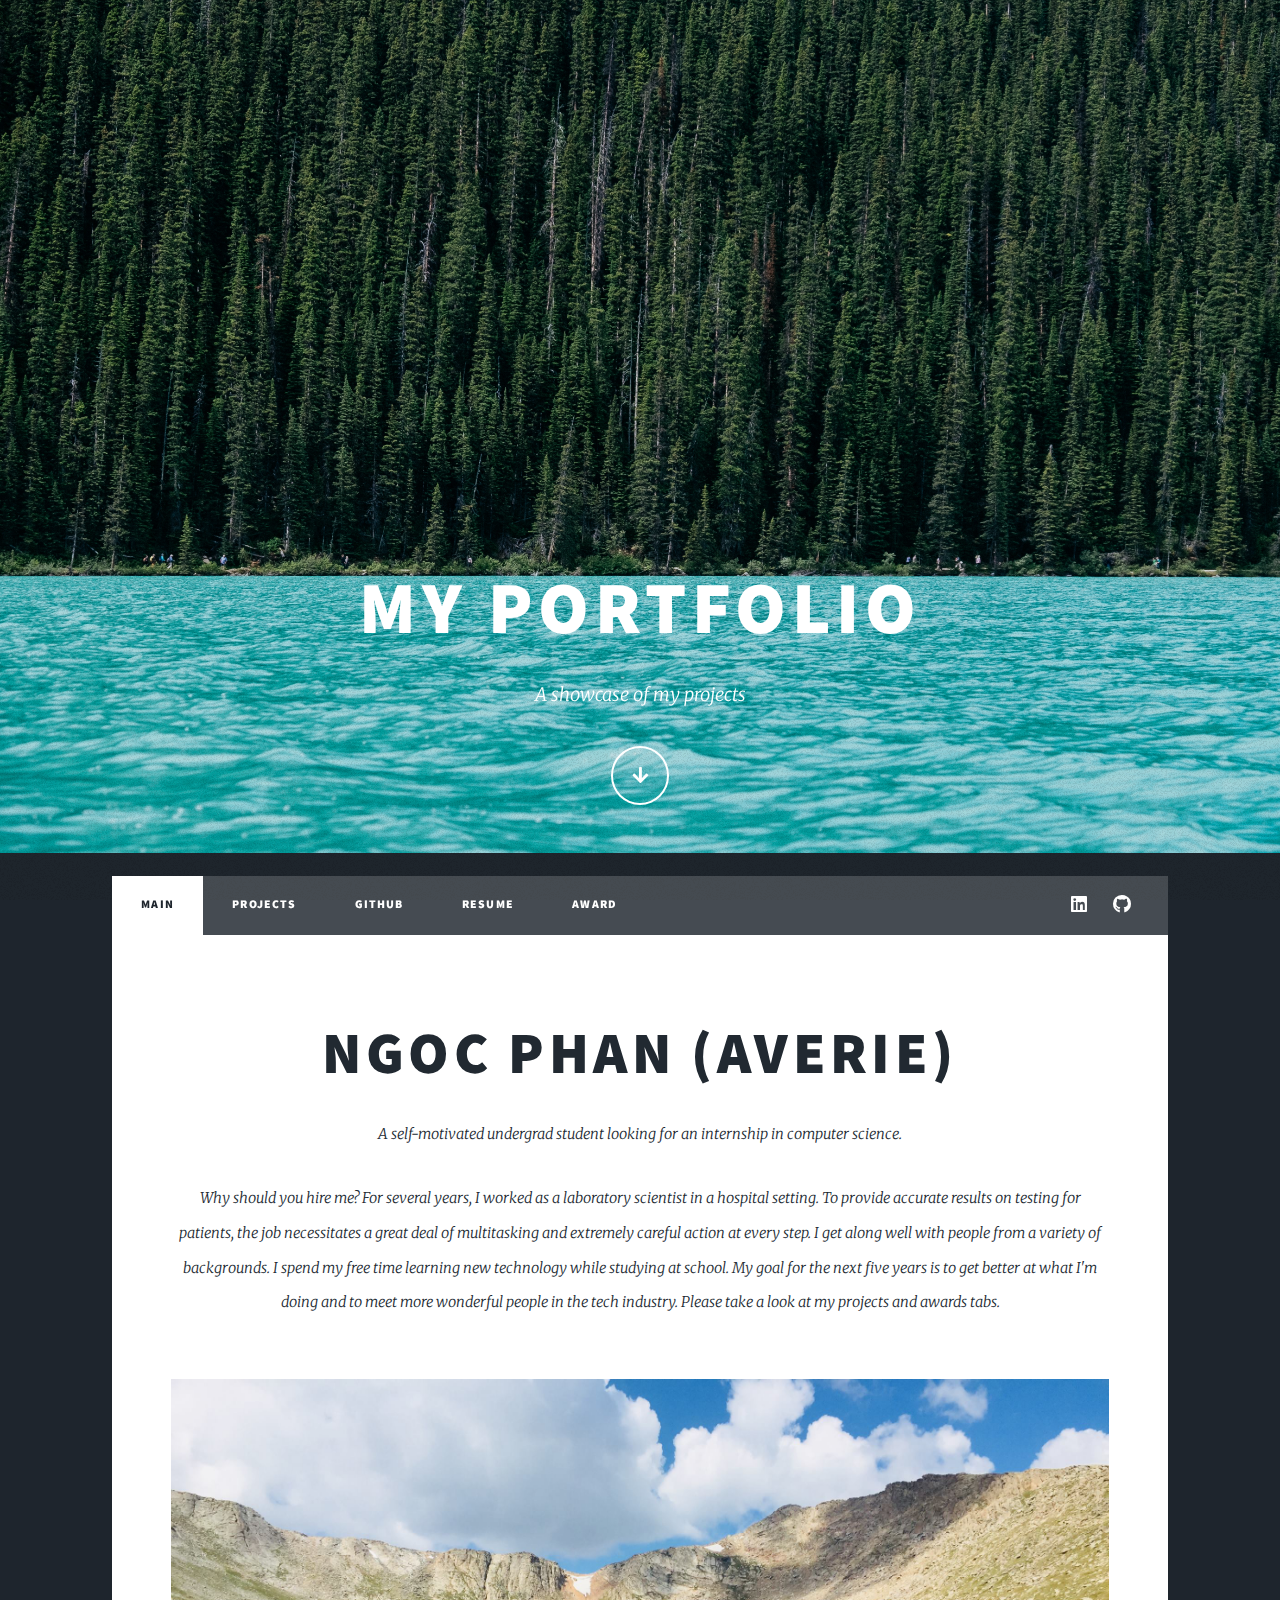
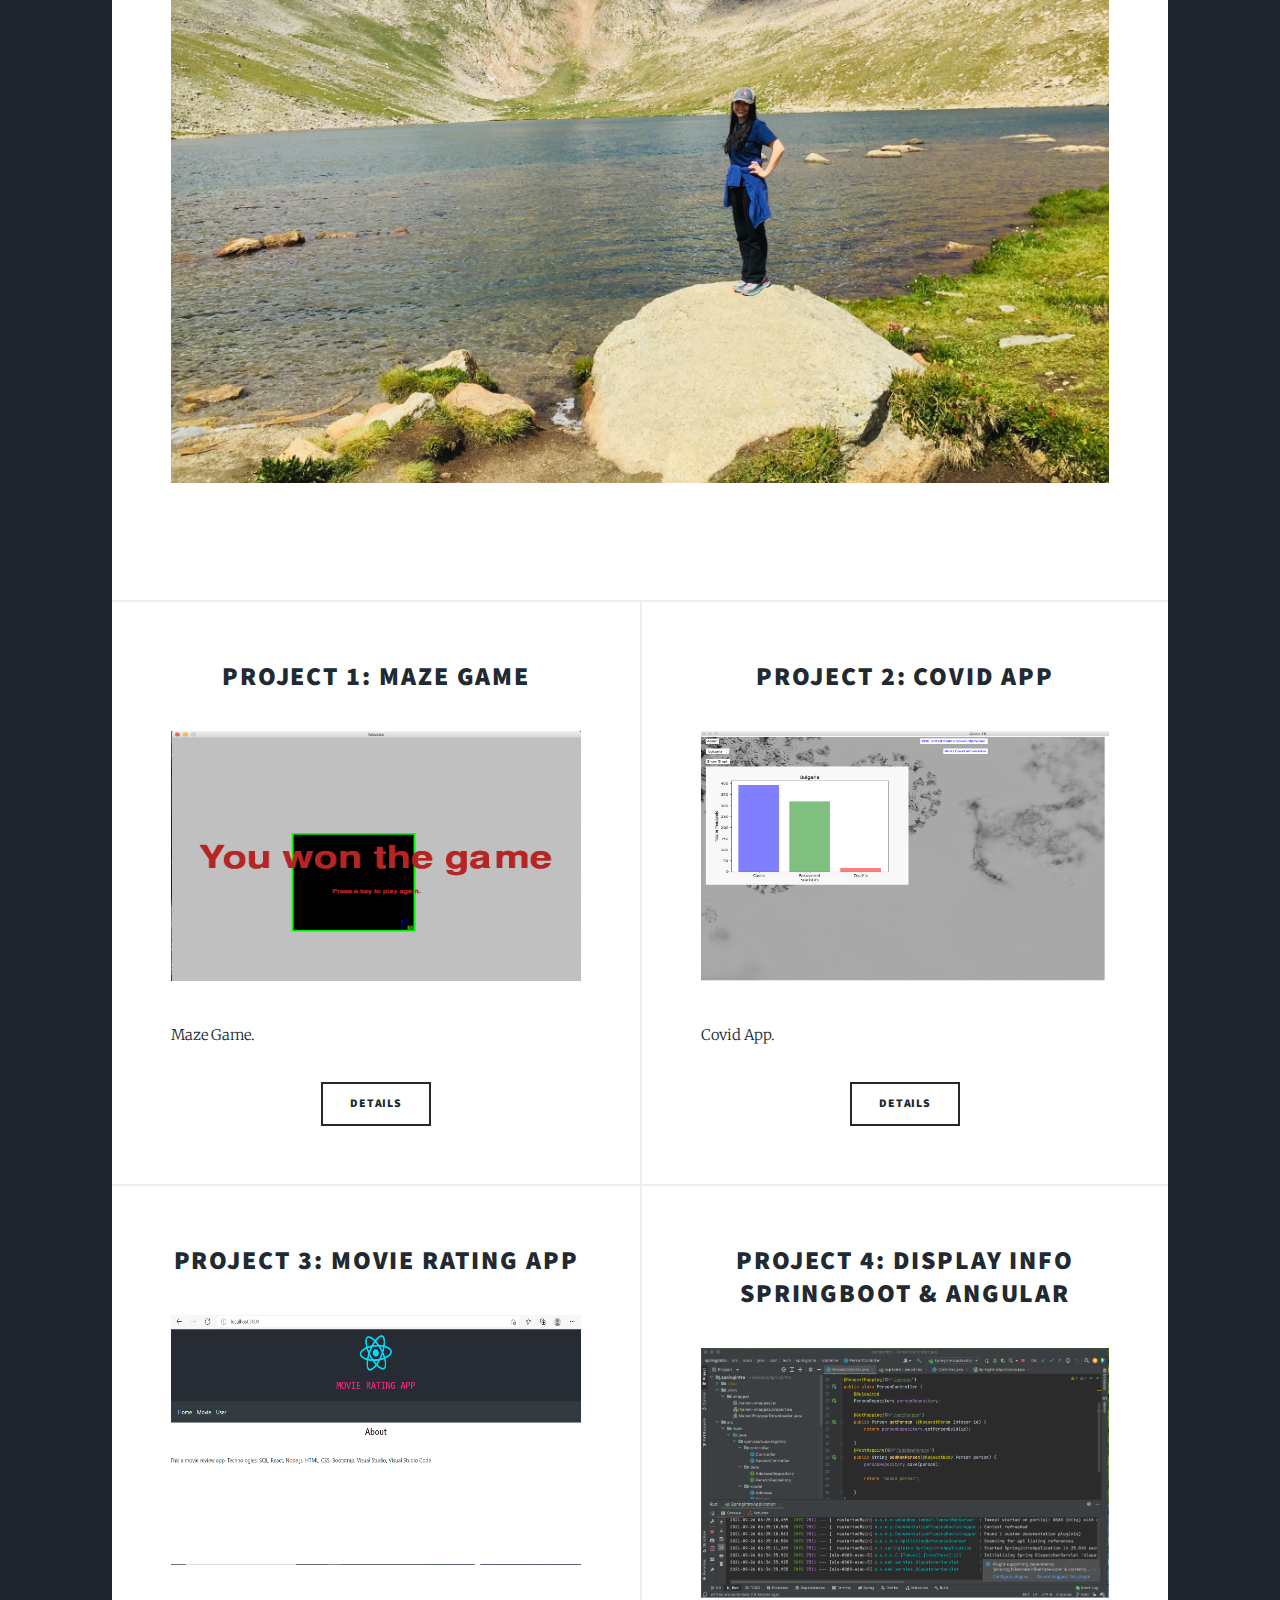
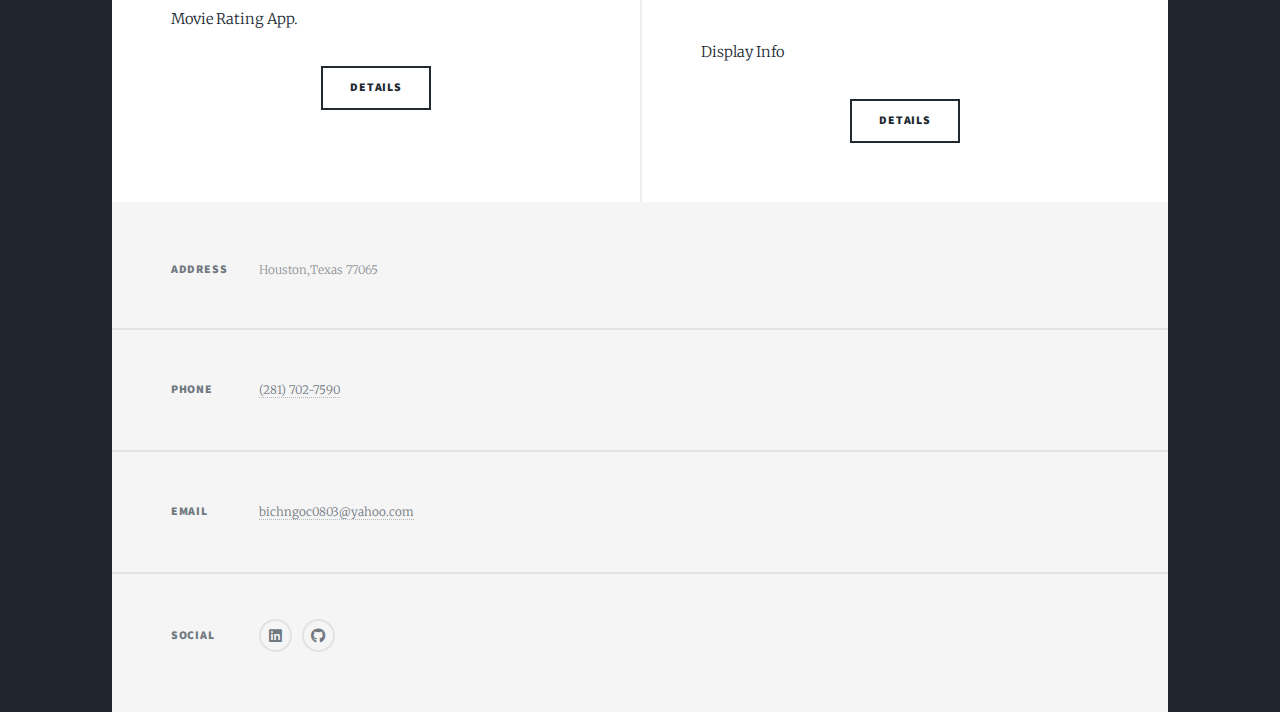
==== index.html @ d03647f2 "Add files via upload" ====
<!DOCTYPE HTML>
Ngoc Phan (Averie)
<html>
	<head>
		<title>Ngoc Phan (Averie)</title>
		<meta charset="utf-8" />
		<meta name="viewport" content="width=device-width, initial-scale=1, user-scalable=no" />
		<link rel="stylesheet" href="assets/css/main.css" />
		<noscript><link rel="stylesheet" href="assets/css/noscript.css" /></noscript>
	</head>
	<body class="is-preload">

		<!-- Wrapper -->
			<div id="wrapper" class="fade-in">

				<!-- Intro -->
					<div id="intro">
						<h1>My Portfolio </h1>
						<p>A showcase of my projects</p>
						<ul class="actions">
						<li><a href="#header" class="button icon solid solo fa-arrow-down scrolly">Continue</a></li>
						</ul>
					</div>

				<!-- Header -->
					<header id="header">
						<a href="elements.html" class="logo">Journey</a>
					</header>

				<!-- Nav -->
					<nav id="nav">
						<ul class="links">
							<li class="active"><a href="index.html">Main</a></li>
							<li><a href="elements.html">Projects</a></li>
							<li><a href="generic.html">Github </a></li>
							<li><a href="resume.html">Resume </a></li>
							<li><a href="reward.html">Award</a></li>
								

							
							
							
						</ul>
						
						<ul class="icons"> 
							
							<li><a href="https://www.linkedin.com/in/ngocphan-np/" class="icon brands fa-linkedin"><span class="label">Linkedin</span></a></li>
							<li><a href="https://github.com/ngocphan90" class="icon brands fa-github"><span class="label">GitHub</span></a></li>
						</ul>
					</nav>

				<!-- Main -->
					<div id="main">

						<!-- Featured Post -->
							<article class="post featured">
								<header class="major">

								
									<h2><a href="#">Ngoc Phan (Averie)<br />
									</a></h2>
									<p>A self-motivated undergrad student looking for an internship in computer science.</p>
									<p>Why should you hire me? For several years, I worked as a laboratory scientist in a hospital setting. To provide accurate results on testing for patients, the job necessitates a great deal of multitasking and extremely careful action at every step. I get along well with people from a variety of backgrounds. I spend my free time learning new technology while studying at school. My goal for the next five years is to get better at what I'm doing and to meet more wonderful people in the tech industry. Please take a look at my projects and awards tabs. </p>


								</header>
								<a class="image main"><img src="images/pic01.jpg" alt=""/></a>
								
						
									
								</ul>
							</article>


						<!-- Posts -->
							<section class="posts">
								<article>
									<header>
									
										<h2><a href="elements.html">Project 1: MAZE Game</a></h2>
									</header>
									<a href="elements.html" class="image fit"><img src="images/maze4.jpg" alt=""width="250" height="250" ></a>
									<p>Maze Game.</p>
									<ul class="actions special">
										<li><a href="elements.html" class="button">Details</a></li>


									</ul>
								</article>  	


								<article>
									<header>
									
										<h2><a href="elements.html">Project 2: Covid App<br />
											</a></h2>
									</header>
									<a href="elements.html" class="image fit"><img src="images/pic03.jpg" alt=""width="250" height="250"></a>
									<p>Covid App.</p>
									<ul class="actions special">

										<li><a href="elements.html" class="button">Details</a></li>
									</ul>
								</article>  	
							</section>





							<section class="posts">
								<article>
									<header>
									
										<h2><a href="elements.html">Project 3: Movie Rating App<br />
											</a></h2>
									</header>
									<a href="elements.html" class="image fit"><img src="images/movieratingapp.jpg" alt=""width="250" height="250"></a>
									<p>Movie Rating App.</p>
									<ul class="actions special">
										<li><a href="elements.html" class="button">Details</a></li>


									</ul>
								</article>  	


								<article>
									<header>
									<h2><a href="elements.html">Project 4: Display Info Springboot & Angular<br />
											</a></h2>
									</header>
									<a href="elements.html" class="image fit"><img src="images/displayinfospringboot.jpg" alt=""width="250" height="250"></a>
									<p>Display Info</p>
									<ul class="actions special">

										<li><a href="elements.html" class="button">Details</a></li>
									</ul>
								</article>  	
							</section>	


		

						<!-- Footer -->

					</div>

				<!-- Footer -->
					<footer id="footer">
				
						<section class="split contact">
							<section class="alt">
								<h3>Address</h3>
								<p>Houston,Texas 77065<br />
								</p>
							</section>
							<section>
								<h3>Phone</h3>
								<p><a href="#">(281) 702-7590</a></p>
							</section>
							<section>
								<h3>Email</h3>
								<p><a href="#">bichngoc0803@yahoo.com</a></p>
							</section>
							<section>
								<h3>Social</h3>
								<ul class="icons alt">
									<li><a href="https://www.linkedin.com/in/ngocphan-np/" class="icon brands fa-linkedin"><span class="label">Linkedin</span></a></li>
									<li><a href="https://github.com/ngocphan90" class="icon brands fa-github"><span class="label">GitHub</span></a></li>
								</ul>
							</section>
						</section>
					</footer>

				<!-- Copyright 
					<div id="copyright">
						<ul><li>&copy; Untitled</li><li>Design: <a href="https://html5up.net">HTML5 UP</a></li></ul>
					</div>
					-->

			</div>

		<!-- Scripts -->
			<script src="assets/js/jquery.min.js"></script>
			<script src="assets/js/jquery.scrollex.min.js"></script>
			<script src="assets/js/jquery.scrolly.min.js"></script>
			<script src="assets/js/browser.min.js"></script>
			<script src="assets/js/breakpoints.min.js"></script>
			<script src="assets/js/util.js"></script>
			<script src="assets/js/main.js"></script>

	</body>
</html>
---- assets/css/main.css ----
@import url(fontawesome-all.min.css);
@import url("https://fonts.googleapis.com/css?family=Merriweather:300,700,300italic,700italic|Source+Sans+Pro:900");

/*
	Massively by HTML5 UP
	html5up.net | @ajlkn
	Free for personal and commercial use under the CCA 3.0 license (html5up.net/license)
*/

html, body, div, span, applet, object,
iframe, h1, h2, h3, h4, h5, h6, p, blockquote,
pre, a, abbr, acronym, address, big, cite,
code, del, dfn, em, img, ins, kbd, q, s, samp,
small, strike, strong, sub, sup, tt, var, b,
u, i, center, dl, dt, dd, ol, ul, li, fieldset,
form, label, legend, table, caption, tbody,
tfoot, thead, tr, th, td, article, aside,
canvas, details, embed, figure, figcaption,
footer, header, hgroup, menu, nav, output, ruby,
section, summary, time, mark, audio, video {
	margin: 0;
	padding: 0;
	border: 0;
	font-size: 100%;
	font: inherit;
	vertical-align: baseline;}

article, aside, details, figcaption, figure,
footer, header, hgroup, menu, nav, section {
	display: block;}

body {
	line-height: 1;
}

ol, ul {
	list-style: none;
}

blockquote, q {
	quotes: none;
}

	blockquote:before, blockquote:after, q:before, q:after {
		content: '';
		content: none;
	}

table {
	border-collapse: collapse;
	border-spacing: 0;
}

body {
	-webkit-text-size-adjust: none;
}

mark {
	background-color: transparent;
	color: inherit;
}

input::-moz-focus-inner {
	border: 0;
	padding: 0;
}

input, select, textarea {
	-moz-appearance: none;
	-webkit-appearance: none;
	-ms-appearance: none;
	appearance: none;
}

/* Basic */

	@-ms-viewport {
		width: device-width;
	}

	body {
		-ms-overflow-style: scrollbar;
	}

	@media screen and (max-width: 480px) {

		html, body {
			min-width: 320px;
		}

	}

	html {
		box-sizing: border-box;
	}

	*, *:before, *:after {
		box-sizing: inherit;
	}

	body {
		background-color: #1e252d;
	}

		body.is-preload *, body.is-preload *:before, body.is-preload *:after {
			-moz-animation: none !important;
			-webkit-animation: none !important;
			-ms-animation: none !important;
			animation: none !important;
			-moz-transition: none !important;
			-webkit-transition: none !important;
			-ms-transition: none !important;
			transition: none !important;
		}

/* Type */

	html {
		font-size: 16pt;
	}

		@media screen and (max-width: 1680px) {

			html {
				font-size: 12pt;
			}

		}

		@media screen and (max-width: 1280px) {

			html {
				font-size: 11pt;
			}

		}

		@media screen and (max-width: 360px) {

			html {
				font-size: 10pt;
			}

		}

	body {
		color: #212931;
	}

	body, input, select, textarea {
		font-family: "Merriweather", Georgia, serif;
		font-weight: 300;
		font-size: 1rem;
		line-height: 2.375;
	}

	a {
		-moz-transition: color 0.2s ease-in-out, background-color 0.2s ease-in-out, border-color 0.2s ease-in-out, box-shadow 0.2s ease-in-out;
		-webkit-transition: color 0.2s ease-in-out, background-color 0.2s ease-in-out, border-color 0.2s ease-in-out, box-shadow 0.2s ease-in-out;
		-ms-transition: color 0.2s ease-in-out, background-color 0.2s ease-in-out, border-color 0.2s ease-in-out, box-shadow 0.2s ease-in-out;
		transition: color 0.2s ease-in-out, background-color 0.2s ease-in-out, border-color 0.2s ease-in-out, box-shadow 0.2s ease-in-out;
		border-bottom: dotted 1px;
		text-decoration: none;
	}

		a:hover {
			border-bottom-color: transparent;
		}

	strong, b {
		font-weight: 600;
	}

	em, i {
		font-style: italic;
	}

	p {
		text-align: justify;
		margin: 0 0 2rem 0;
	}

	h1, h2, h3, h4, h5, h6 {
		font-family: "Source Sans Pro", Helvetica, sans-serif;
		font-weight: 900;
		line-height: 1.5;
		letter-spacing: 0.075em;
		text-transform: uppercase;
		margin: 0 0 1rem 0;
	}

		h1 a, h2 a, h3 a, h4 a, h5 a, h6 a {
			border-bottom: 0;
			color: inherit;
			text-decoration: none;
		}

	h1 {
		font-size: 4rem;
		line-height: 1.1;
		margin: 0 0 2rem 0;
	}

	h2 {
		font-size: 1.75rem;
		line-height: 1.3;
		margin: 0 0 1.5rem 0;
	}

	h3 {
		font-size: 1.25rem;
		margin: 0 0 1.5rem 0;
	}

	h4 {
		font-size: 1rem;
	}

	h5 {
		font-size: 0.9rem;
	}

	h6 {
		font-size: 0.8rem;
	}

	sub {
		font-size: 0.8rem;
		position: relative;
		top: 0.5rem;
	}

	sup {
		font-size: 0.8rem;
		position: relative;
		top: -0.5rem;
	}

	blockquote {
		border-left: solid 4px;
		font-style: italic;
		margin: 0 0 2rem 0;
		padding: 0.5rem 0 0.5rem 2rem;
	}

	code {
		border: solid 2px;
		font-family: "Courier New", monospace;
		font-size: 0.9rem;
		margin: 0 0.25rem;
		padding: 0.25rem 0.65rem;
	}

	pre {
		-webkit-overflow-scrolling: touch;
		font-family: "Courier New", monospace;
		font-size: 0.9rem;
		margin: 0 0 2rem 0;
	}

		pre code {
			display: block;
			line-height: 1.75;
			padding: 1rem 1.5rem;
			overflow-x: auto;
		}

	hr {
		border: 0;
		border-bottom: solid 2px;
		margin: 3rem 0;
	}

		hr.major {
			margin: 5rem 0;
		}

	.align-left {
		text-align: left;
	}

	.align-center {
		text-align: center;
	}

	.align-right {
		text-align: right;
	}

	input, select, textarea {
		color: #212931;
	}

	a {
		color: #212931;
		border-bottom-color: rgba(33, 41, 49, 0.5);
	}

		a:hover {
			border-bottom-color: transparent;
			color: #18bfef !important;
		}

	strong, b {
		color: #212931;
	}

	h1, h2, h3, h4, h5, h6 {
		color: #212931;
	}

	blockquote {
		border-left-color: #eeeeee;
	}

	code {
		background: rgba(220, 220, 220, 0.25);
		border-color: #eeeeee;
	}

	hr {
		border-bottom-color: #eeeeee;
	}

/* Row */

	.row {
		display: flex;
		flex-wrap: wrap;
		box-sizing: border-box;
		align-items: stretch;
	}

		.row > * {
			box-sizing: border-box;
		}

		.row.gtr-uniform > * > :last-child {
			margin-bottom: 0;
		}

		.row.aln-left {
			justify-content: flex-start;
		}

		.row.aln-center {
			justify-content: center;
		}

		.row.aln-right {
			justify-content: flex-end;
		}

		.row.aln-top {
			align-items: flex-start;
		}

		.row.aln-middle {
			align-items: center;
		}

		.row.aln-bottom {
			align-items: flex-end;
		}

		.row > .imp {
			order: -1;
		}

		.row > .col-1 {
			width: 8.33333%;
		}

		.row > .off-1 {
			margin-left: 8.33333%;
		}

		.row > .col-2 {
			width: 16.66667%;
		}

		.row > .off-2 {
			margin-left: 16.66667%;
		}

		.row > .col-3 {
			width: 25%;
		}

		.row > .off-3 {
			margin-left: 25%;
		}

		.row > .col-4 {
			width: 33.33333%;
		}

		.row > .off-4 {
			margin-left: 33.33333%;
		}

		.row > .col-5 {
			width: 41.66667%;
		}

		.row > .off-5 {
			margin-left: 41.66667%;
		}

		.row > .col-6 {
			width: 50%;
		}

		.row > .off-6 {
			margin-left: 50%;
		}

		.row > .col-7 {
			width: 58.33333%;
		}

		.row > .off-7 {
			margin-left: 58.33333%;
		}

		.row > .col-8 {
			width: 66.66667%;
		}

		.row > .off-8 {
			margin-left: 66.66667%;
		}

		.row > .col-9 {
			width: 75%;
		}

		.row > .off-9 {
			margin-left: 75%;
		}

		.row > .col-10 {
			width: 83.33333%;
		}

		.row > .off-10 {
			margin-left: 83.33333%;
		}

		.row > .col-11 {
			width: 91.66667%;
		}

		.row > .off-11 {
			margin-left: 91.66667%;
		}

		.row > .col-12 {
			width: 100%;
		}

		.row > .off-12 {
			margin-left: 100%;
		}

		.row.gtr-0 {
			margin-top: 0;
			margin-left: 0rem;
		}

			.row.gtr-0 > * {
				padding: 0 0 0 0rem;
			}

			.row.gtr-0.gtr-uniform {
				margin-top: 0rem;
			}

				.row.gtr-0.gtr-uniform > * {
					padding-top: 0rem;
				}

		.row.gtr-25 {
			margin-top: 0;
			margin-left: -0.375rem;
		}

			.row.gtr-25 > * {
				padding: 0 0 0 0.375rem;
			}

			.row.gtr-25.gtr-uniform {
				margin-top: -0.375rem;
			}

				.row.gtr-25.gtr-uniform > * {
					padding-top: 0.375rem;
				}

		.row.gtr-50 {
			margin-top: 0;
			margin-left: -0.75rem;
		}

			.row.gtr-50 > * {
				padding: 0 0 0 0.75rem;
			}

			.row.gtr-50.gtr-uniform {
				margin-top: -0.75rem;
			}

				.row.gtr-50.gtr-uniform > * {
					padding-top: 0.75rem;
				}

		.row {
			margin-top: 0;
			margin-left: -1.5rem;
		}

			.row > * {
				padding: 0 0 0 1.5rem;
			}

			.row.gtr-uniform {
				margin-top: -1.5rem;
			}

				.row.gtr-uniform > * {
					padding-top: 1.5rem;
				}

		.row.gtr-150 {
			margin-top: 0;
			margin-left: -2.25rem;
		}

			.row.gtr-150 > * {
				padding: 0 0 0 2.25rem;
			}

			.row.gtr-150.gtr-uniform {
				margin-top: -2.25rem;
			}

				.row.gtr-150.gtr-uniform > * {
					padding-top: 2.25rem;
				}

		.row.gtr-200 {
			margin-top: 0;
			margin-left: -3rem;
		}

			.row.gtr-200 > * {
				padding: 0 0 0 3rem;
			}

			.row.gtr-200.gtr-uniform {
				margin-top: -3rem;
			}

				.row.gtr-200.gtr-uniform > * {
					padding-top: 3rem;
				}

		@media screen and (max-width: 1680px) {

			.row {
				display: flex;
				flex-wrap: wrap;
				box-sizing: border-box;
				align-items: stretch;
			}

				.row > * {
					box-sizing: border-box;
				}

				.row.gtr-uniform > * > :last-child {
					margin-bottom: 0;
				}

				.row.aln-left {
					justify-content: flex-start;
				}

				.row.aln-center {
					justify-content: center;
				}

				.row.aln-right {
					justify-content: flex-end;
				}

				.row.aln-top {
					align-items: flex-start;
				}

				.row.aln-middle {
					align-items: center;
				}

				.row.aln-bottom {
					align-items: flex-end;
				}

				.row > .imp-xlarge {
					order: -1;
				}

				.row > .col-1-xlarge {
					width: 8.33333%;
				}

				.row > .off-1-xlarge {
					margin-left: 8.33333%;
				}

				.row > .col-2-xlarge {
					width: 16.66667%;
				}

				.row > .off-2-xlarge {
					margin-left: 16.66667%;
				}

				.row > .col-3-xlarge {
					width: 25%;
				}

				.row > .off-3-xlarge {
					margin-left: 25%;
				}

				.row > .col-4-xlarge {
					width: 33.33333%;
				}

				.row > .off-4-xlarge {
					margin-left: 33.33333%;
				}

				.row > .col-5-xlarge {
					width: 41.66667%;
				}

				.row > .off-5-xlarge {
					margin-left: 41.66667%;
				}

				.row > .col-6-xlarge {
					width: 50%;
				}

				.row > .off-6-xlarge {
					margin-left: 50%;
				}

				.row > .col-7-xlarge {
					width: 58.33333%;
				}

				.row > .off-7-xlarge {
					margin-left: 58.33333%;
				}

				.row > .col-8-xlarge {
					width: 66.66667%;
				}

				.row > .off-8-xlarge {
					margin-left: 66.66667%;
				}

				.row > .col-9-xlarge {
					width: 75%;
				}

				.row > .off-9-xlarge {
					margin-left: 75%;
				}

				.row > .col-10-xlarge {
					width: 83.33333%;
				}

				.row > .off-10-xlarge {
					margin-left: 83.33333%;
				}

				.row > .col-11-xlarge {
					width: 91.66667%;
				}

				.row > .off-11-xlarge {
					margin-left: 91.66667%;
				}

				.row > .col-12-xlarge {
					width: 100%;
				}

				.row > .off-12-xlarge {
					margin-left: 100%;
				}

				.row.gtr-0 {
					margin-top: 0;
					margin-left: 0rem;
				}

					.row.gtr-0 > * {
						padding: 0 0 0 0rem;
					}

					.row.gtr-0.gtr-uniform {
						margin-top: 0rem;
					}

						.row.gtr-0.gtr-uniform > * {
							padding-top: 0rem;
						}

				.row.gtr-25 {
					margin-top: 0;
					margin-left: -0.375rem;
				}

					.row.gtr-25 > * {
						padding: 0 0 0 0.375rem;
					}

					.row.gtr-25.gtr-uniform {
						margin-top: -0.375rem;
					}

						.row.gtr-25.gtr-uniform > * {
							padding-top: 0.375rem;
						}

				.row.gtr-50 {
					margin-top: 0;
					margin-left: -0.75rem;
				}

					.row.gtr-50 > * {
						padding: 0 0 0 0.75rem;
					}

					.row.gtr-50.gtr-uniform {
						margin-top: -0.75rem;
					}

						.row.gtr-50.gtr-uniform > * {
							padding-top: 0.75rem;
						}

				.row {
					margin-top: 0;
					margin-left: -1.5rem;
				}

					.row > * {
						padding: 0 0 0 1.5rem;
					}

					.row.gtr-uniform {
						margin-top: -1.5rem;
					}

						.row.gtr-uniform > * {
							padding-top: 1.5rem;
						}

				.row.gtr-150 {
					margin-top: 0;
					margin-left: -2.25rem;
				}

					.row.gtr-150 > * {
						padding: 0 0 0 2.25rem;
					}

					.row.gtr-150.gtr-uniform {
						margin-top: -2.25rem;
					}

						.row.gtr-150.gtr-uniform > * {
							padding-top: 2.25rem;
						}

				.row.gtr-200 {
					margin-top: 0;
					margin-left: -3rem;
				}

					.row.gtr-200 > * {
						padding: 0 0 0 3rem;
					}

					.row.gtr-200.gtr-uniform {
						margin-top: -3rem;
					}

						.row.gtr-200.gtr-uniform > * {
							padding-top: 3rem;
						}

		}

		@media screen and (max-width: 1280px) {

			.row {
				display: flex;
				flex-wrap: wrap;
				box-sizing: border-box;
				align-items: stretch;
			}

				.row > * {
					box-sizing: border-box;
				}

				.row.gtr-uniform > * > :last-child {
					margin-bottom: 0;
				}

				.row.aln-left {
					justify-content: flex-start;
				}

				.row.aln-center {
					justify-content: center;
				}

				.row.aln-right {
					justify-content: flex-end;
				}

				.row.aln-top {
					align-items: flex-start;
				}

				.row.aln-middle {
					align-items: center;
				}

				.row.aln-bottom {
					align-items: flex-end;
				}

				.row > .imp-large {
					order: -1;
				}

				.row > .col-1-large {
					width: 8.33333%;
				}

				.row > .off-1-large {
					margin-left: 8.33333%;
				}

				.row > .col-2-large {
					width: 16.66667%;
				}

				.row > .off-2-large {
					margin-left: 16.66667%;
				}

				.row > .col-3-large {
					width: 25%;
				}

				.row > .off-3-large {
					margin-left: 25%;
				}

				.row > .col-4-large {
					width: 33.33333%;
				}

				.row > .off-4-large {
					margin-left: 33.33333%;
				}

				.row > .col-5-large {
					width: 41.66667%;
				}

				.row > .off-5-large {
					margin-left: 41.66667%;
				}

				.row > .col-6-large {
					width: 50%;
				}

				.row > .off-6-large {
					margin-left: 50%;
				}

				.row > .col-7-large {
					width: 58.33333%;
				}

				.row > .off-7-large {
					margin-left: 58.33333%;
				}

				.row > .col-8-large {
					width: 66.66667%;
				}

				.row > .off-8-large {
					margin-left: 66.66667%;
				}

				.row > .col-9-large {
					width: 75%;
				}

				.row > .off-9-large {
					margin-left: 75%;
				}

				.row > .col-10-large {
					width: 83.33333%;
				}

				.row > .off-10-large {
					margin-left: 83.33333%;
				}

				.row > .col-11-large {
					width: 91.66667%;
				}

				.row > .off-11-large {
					margin-left: 91.66667%;
				}

				.row > .col-12-large {
					width: 100%;
				}

				.row > .off-12-large {
					margin-left: 100%;
				}

				.row.gtr-0 {
					margin-top: 0;
					margin-left: 0rem;
				}

					.row.gtr-0 > * {
						padding: 0 0 0 0rem;
					}

					.row.gtr-0.gtr-uniform {
						margin-top: 0rem;
					}

						.row.gtr-0.gtr-uniform > * {
							padding-top: 0rem;
						}

				.row.gtr-25 {
					margin-top: 0;
					margin-left: -0.375rem;
				}

					.row.gtr-25 > * {
						padding: 0 0 0 0.375rem;
					}

					.row.gtr-25.gtr-uniform {
						margin-top: -0.375rem;
					}

						.row.gtr-25.gtr-uniform > * {
							padding-top: 0.375rem;
						}

				.row.gtr-50 {
					margin-top: 0;
					margin-left: -0.75rem;
				}

					.row.gtr-50 > * {
						padding: 0 0 0 0.75rem;
					}

					.row.gtr-50.gtr-uniform {
						margin-top: -0.75rem;
					}

						.row.gtr-50.gtr-uniform > * {
							padding-top: 0.75rem;
						}

				.row {
					margin-top: 0;
					margin-left: -1.5rem;
				}

					.row > * {
						padding: 0 0 0 1.5rem;
					}

					.row.gtr-uniform {
						margin-top: -1.5rem;
					}

						.row.gtr-uniform > * {
							padding-top: 1.5rem;
						}

				.row.gtr-150 {
					margin-top: 0;
					margin-left: -2.25rem;
				}

					.row.gtr-150 > * {
						padding: 0 0 0 2.25rem;
					}

					.row.gtr-150.gtr-uniform {
						margin-top: -2.25rem;
					}

						.row.gtr-150.gtr-uniform > * {
							padding-top: 2.25rem;
						}

				.row.gtr-200 {
					margin-top: 0;
					margin-left: -3rem;
				}

					.row.gtr-200 > * {
						padding: 0 0 0 3rem;
					}

					.row.gtr-200.gtr-uniform {
						margin-top: -3rem;
					}

						.row.gtr-200.gtr-uniform > * {
							padding-top: 3rem;
						}

		}

		@media screen and (max-width: 980px) {

			.row {
				display: flex;
				flex-wrap: wrap;
				box-sizing: border-box;
				align-items: stretch;
			}

				.row > * {
					box-sizing: border-box;
				}

				.row.gtr-uniform > * > :last-child {
					margin-bottom: 0;
				}

				.row.aln-left {
					justify-content: flex-start;
				}

				.row.aln-center {
					justify-content: center;
				}

				.row.aln-right {
					justify-content: flex-end;
				}

				.row.aln-top {
					align-items: flex-start;
				}

				.row.aln-middle {
					align-items: center;
				}

				.row.aln-bottom {
					align-items: flex-end;
				}

				.row > .imp-medium {
					order: -1;
				}

				.row > .col-1-medium {
					width: 8.33333%;
				}

				.row > .off-1-medium {
					margin-left: 8.33333%;
				}

				.row > .col-2-medium {
					width: 16.66667%;
				}

				.row > .off-2-medium {
					margin-left: 16.66667%;
				}

				.row > .col-3-medium {
					width: 25%;
				}

				.row > .off-3-medium {
					margin-left: 25%;
				}

				.row > .col-4-medium {
					width: 33.33333%;
				}

				.row > .off-4-medium {
					margin-left: 33.33333%;
				}

				.row > .col-5-medium {
					width: 41.66667%;
				}

				.row > .off-5-medium {
					margin-left: 41.66667%;
				}

				.row > .col-6-medium {
					width: 50%;
				}

				.row > .off-6-medium {
					margin-left: 50%;
				}

				.row > .col-7-medium {
					width: 58.33333%;
				}

				.row > .off-7-medium {
					margin-left: 58.33333%;
				}

				.row > .col-8-medium {
					width: 66.66667%;
				}

				.row > .off-8-medium {
					margin-left: 66.66667%;
				}

				.row > .col-9-medium {
					width: 75%;
				}

				.row > .off-9-medium {
					margin-left: 75%;
				}

				.row > .col-10-medium {
					width: 83.33333%;
				}

				.row > .off-10-medium {
					margin-left: 83.33333%;
				}

				.row > .col-11-medium {
					width: 91.66667%;
				}

				.row > .off-11-medium {
					margin-left: 91.66667%;
				}

				.row > .col-12-medium {
					width: 100%;
				}

				.row > .off-12-medium {
					margin-left: 100%;
				}

				.row.gtr-0 {
					margin-top: 0;
					margin-left: 0rem;
				}

					.row.gtr-0 > * {
						padding: 0 0 0 0rem;
					}

					.row.gtr-0.gtr-uniform {
						margin-top: 0rem;
					}

						.row.gtr-0.gtr-uniform > * {
							padding-top: 0rem;
						}

				.row.gtr-25 {
					margin-top: 0;
					margin-left: -0.375rem;
				}

					.row.gtr-25 > * {
						padding: 0 0 0 0.375rem;
					}

					.row.gtr-25.gtr-uniform {
						margin-top: -0.375rem;
					}

						.row.gtr-25.gtr-uniform > * {
							padding-top: 0.375rem;
						}

				.row.gtr-50 {
					margin-top: 0;
					margin-left: -0.75rem;
				}

					.row.gtr-50 > * {
						padding: 0 0 0 0.75rem;
					}

					.row.gtr-50.gtr-uniform {
						margin-top: -0.75rem;
					}

						.row.gtr-50.gtr-uniform > * {
							padding-top: 0.75rem;
						}

				.row {
					margin-top: 0;
					margin-left: -1.5rem;
				}

					.row > * {
						padding: 0 0 0 1.5rem;
					}

					.row.gtr-uniform {
						margin-top: -1.5rem;
					}

						.row.gtr-uniform > * {
							padding-top: 1.5rem;
						}

				.row.gtr-150 {
					margin-top: 0;
					margin-left: -2.25rem;
				}

					.row.gtr-150 > * {
						padding: 0 0 0 2.25rem;
					}

					.row.gtr-150.gtr-uniform {
						margin-top: -2.25rem;
					}

						.row.gtr-150.gtr-uniform > * {
							padding-top: 2.25rem;
						}

				.row.gtr-200 {
					margin-top: 0;
					margin-left: -3rem;
				}

					.row.gtr-200 > * {
						padding: 0 0 0 3rem;
					}

					.row.gtr-200.gtr-uniform {
						margin-top: -3rem;
					}

						.row.gtr-200.gtr-uniform > * {
							padding-top: 3rem;
						}

		}

		@media screen and (max-width: 736px) {

			.row {
				display: flex;
				flex-wrap: wrap;
				box-sizing: border-box;
				align-items: stretch;
			}

				.row > * {
					box-sizing: border-box;
				}

				.row.gtr-uniform > * > :last-child {
					margin-bottom: 0;
				}

				.row.aln-left {
					justify-content: flex-start;
				}

				.row.aln-center {
					justify-content: center;
				}

				.row.aln-right {
					justify-content: flex-end;
				}

				.row.aln-top {
					align-items: flex-start;
				}

				.row.aln-middle {
					align-items: center;
				}

				.row.aln-bottom {
					align-items: flex-end;
				}

				.row > .imp-small {
					order: -1;
				}

				.row > .col-1-small {
					width: 8.33333%;
				}

				.row > .off-1-small {
					margin-left: 8.33333%;
				}

				.row > .col-2-small {
					width: 16.66667%;
				}

				.row > .off-2-small {
					margin-left: 16.66667%;
				}

				.row > .col-3-small {
					width: 25%;
				}

				.row > .off-3-small {
					margin-left: 25%;
				}

				.row > .col-4-small {
					width: 33.33333%;
				}

				.row > .off-4-small {
					margin-left: 33.33333%;
				}

				.row > .col-5-small {
					width: 41.66667%;
				}

				.row > .off-5-small {
					margin-left: 41.66667%;
				}

				.row > .col-6-small {
					width: 50%;
				}

				.row > .off-6-small {
					margin-left: 50%;
				}

				.row > .col-7-small {
					width: 58.33333%;
				}

				.row > .off-7-small {
					margin-left: 58.33333%;
				}

				.row > .col-8-small {
					width: 66.66667%;
				}

				.row > .off-8-small {
					margin-left: 66.66667%;
				}

				.row > .col-9-small {
					width: 75%;
				}

				.row > .off-9-small {
					margin-left: 75%;
				}

				.row > .col-10-small {
					width: 83.33333%;
				}

				.row > .off-10-small {
					margin-left: 83.33333%;
				}

				.row > .col-11-small {
					width: 91.66667%;
				}

				.row > .off-11-small {
					margin-left: 91.66667%;
				}

				.row > .col-12-small {
					width: 100%;
				}

				.row > .off-12-small {
					margin-left: 100%;
				}

				.row.gtr-0 {
					margin-top: 0;
					margin-left: 0rem;
				}

					.row.gtr-0 > * {
						padding: 0 0 0 0rem;
					}

					.row.gtr-0.gtr-uniform {
						margin-top: 0rem;
					}

						.row.gtr-0.gtr-uniform > * {
							padding-top: 0rem;
						}

				.row.gtr-25 {
					margin-top: 0;
					margin-left: -0.375rem;
				}

					.row.gtr-25 > * {
						padding: 0 0 0 0.375rem;
					}

					.row.gtr-25.gtr-uniform {
						margin-top: -0.375rem;
					}

						.row.gtr-25.gtr-uniform > * {
							padding-top: 0.375rem;
						}

				.row.gtr-50 {
					margin-top: 0;
					margin-left: -0.75rem;
				}

					.row.gtr-50 > * {
						padding: 0 0 0 0.75rem;
					}

					.row.gtr-50.gtr-uniform {
						margin-top: -0.75rem;
					}

						.row.gtr-50.gtr-uniform > * {
							padding-top: 0.75rem;
						}

				.row {
					margin-top: 0;
					margin-left: -1.5rem;
				}

					.row > * {
						padding: 0 0 0 1.5rem;
					}

					.row.gtr-uniform {
						margin-top: -1.5rem;
					}

						.row.gtr-uniform > * {
							padding-top: 1.5rem;
						}

				.row.gtr-150 {
					margin-top: 0;
					margin-left: -2.25rem;
				}

					.row.gtr-150 > * {
						padding: 0 0 0 2.25rem;
					}

					.row.gtr-150.gtr-uniform {
						margin-top: -2.25rem;
					}

						.row.gtr-150.gtr-uniform > * {
							padding-top: 2.25rem;
						}

				.row.gtr-200 {
					margin-top: 0;
					margin-left: -3rem;
				}

					.row.gtr-200 > * {
						padding: 0 0 0 3rem;
					}

					.row.gtr-200.gtr-uniform {
						margin-top: -3rem;
					}

						.row.gtr-200.gtr-uniform > * {
							padding-top: 3rem;
						}

		}

		@media screen and (max-width: 480px) {

			.row {
				display: flex;
				flex-wrap: wrap;
				box-sizing: border-box;
				align-items: stretch;
			}

				.row > * {
					box-sizing: border-box;
				}

				.row.gtr-uniform > * > :last-child {
					margin-bottom: 0;
				}

				.row.aln-left {
					justify-content: flex-start;
				}

				.row.aln-center {
					justify-content: center;
				}

				.row.aln-right {
					justify-content: flex-end;
				}

				.row.aln-top {
					align-items: flex-start;
				}

				.row.aln-middle {
					align-items: center;
				}

				.row.aln-bottom {
					align-items: flex-end;
				}

				.row > .imp-xsmall {
					order: -1;
				}

				.row > .col-1-xsmall {
					width: 8.33333%;
				}

				.row > .off-1-xsmall {
					margin-left: 8.33333%;
				}

				.row > .col-2-xsmall {
					width: 16.66667%;
				}

				.row > .off-2-xsmall {
					margin-left: 16.66667%;
				}

				.row > .col-3-xsmall {
					width: 25%;
				}

				.row > .off-3-xsmall {
					margin-left: 25%;
				}

				.row > .col-4-xsmall {
					width: 33.33333%;
				}

				.row > .off-4-xsmall {
					margin-left: 33.33333%;
				}

				.row > .col-5-xsmall {
					width: 41.66667%;
				}

				.row > .off-5-xsmall {
					margin-left: 41.66667%;
				}

				.row > .col-6-xsmall {
					width: 50%;
				}

				.row > .off-6-xsmall {
					margin-left: 50%;
				}

				.row > .col-7-xsmall {
					width: 58.33333%;
				}

				.row > .off-7-xsmall {
					margin-left: 58.33333%;
				}

				.row > .col-8-xsmall {
					width: 66.66667%;
				}

				.row > .off-8-xsmall {
					margin-left: 66.66667%;
				}

				.row > .col-9-xsmall {
					width: 75%;
				}

				.row > .off-9-xsmall {
					margin-left: 75%;
				}

				.row > .col-10-xsmall {
					width: 83.33333%;
				}

				.row > .off-10-xsmall {
					margin-left: 83.33333%;
				}

				.row > .col-11-xsmall {
					width: 91.66667%;
				}

				.row > .off-11-xsmall {
					margin-left: 91.66667%;
				}

				.row > .col-12-xsmall {
					width: 100%;
				}

				.row > .off-12-xsmall {
					margin-left: 100%;
				}

				.row.gtr-0 {
					margin-top: 0;
					margin-left: 0rem;
				}

					.row.gtr-0 > * {
						padding: 0 0 0 0rem;
					}

					.row.gtr-0.gtr-uniform {
						margin-top: 0rem;
					}

						.row.gtr-0.gtr-uniform > * {
							padding-top: 0rem;
						}

				.row.gtr-25 {
					margin-top: 0;
					margin-left: -0.375rem;
				}

					.row.gtr-25 > * {
						padding: 0 0 0 0.375rem;
					}

					.row.gtr-25.gtr-uniform {
						margin-top: -0.375rem;
					}

						.row.gtr-25.gtr-uniform > * {
							padding-top: 0.375rem;
						}

				.row.gtr-50 {
					margin-top: 0;
					margin-left: -0.75rem;
				}

					.row.gtr-50 > * {
						padding: 0 0 0 0.75rem;
					}

					.row.gtr-50.gtr-uniform {
						margin-top: -0.75rem;
					}

						.row.gtr-50.gtr-uniform > * {
							padding-top: 0.75rem;
						}

				.row {
					margin-top: 0;
					margin-left: -1.5rem;
				}

					.row > * {
						padding: 0 0 0 1.5rem;
					}

					.row.gtr-uniform {
						margin-top: -1.5rem;
					}

						.row.gtr-uniform > * {
							padding-top: 1.5rem;
						}

				.row.gtr-150 {
					margin-top: 0;
					margin-left: -2.25rem;
				}

					.row.gtr-150 > * {
						padding: 0 0 0 2.25rem;
					}

					.row.gtr-150.gtr-uniform {
						margin-top: -2.25rem;
					}

						.row.gtr-150.gtr-uniform > * {
							padding-top: 2.25rem;
						}

				.row.gtr-200 {
					margin-top: 0;
					margin-left: -3rem;
				}

					.row.gtr-200 > * {
						padding: 0 0 0 3rem;
					}

					.row.gtr-200.gtr-uniform {
						margin-top: -3rem;
					}

						.row.gtr-200.gtr-uniform > * {
							padding-top: 3rem;
						}

		}

		@media screen and (max-width: 360px) {

			.row {
				display: flex;
				flex-wrap: wrap;
				box-sizing: border-box;
				align-items: stretch;
			}

				.row > * {
					box-sizing: border-box;
				}

				.row.gtr-uniform > * > :last-child {
					margin-bottom: 0;
				}

				.row.aln-left {
					justify-content: flex-start;
				}

				.row.aln-center {
					justify-content: center;
				}

				.row.aln-right {
					justify-content: flex-end;
				}

				.row.aln-top {
					align-items: flex-start;
				}

				.row.aln-middle {
					align-items: center;
				}

				.row.aln-bottom {
					align-items: flex-end;
				}

				.row > .imp-xxsmall {
					order: -1;
				}

				.row > .col-1-xxsmall {
					width: 8.33333%;
				}

				.row > .off-1-xxsmall {
					margin-left: 8.33333%;
				}

				.row > .col-2-xxsmall {
					width: 16.66667%;
				}

				.row > .off-2-xxsmall {
					margin-left: 16.66667%;
				}

				.row > .col-3-xxsmall {
					width: 25%;
				}

				.row > .off-3-xxsmall {
					margin-left: 25%;
				}

				.row > .col-4-xxsmall {
					width: 33.33333%;
				}

				.row > .off-4-xxsmall {
					margin-left: 33.33333%;
				}

				.row > .col-5-xxsmall {
					width: 41.66667%;
				}

				.row > .off-5-xxsmall {
					margin-left: 41.66667%;
				}

				.row > .col-6-xxsmall {
					width: 50%;
				}

				.row > .off-6-xxsmall {
					margin-left: 50%;
				}

				.row > .col-7-xxsmall {
					width: 58.33333%;
				}

				.row > .off-7-xxsmall {
					margin-left: 58.33333%;
				}

				.row > .col-8-xxsmall {
					width: 66.66667%;
				}

				.row > .off-8-xxsmall {
					margin-left: 66.66667%;
				}

				.row > .col-9-xxsmall {
					width: 75%;
				}

				.row > .off-9-xxsmall {
					margin-left: 75%;
				}

				.row > .col-10-xxsmall {
					width: 83.33333%;
				}

				.row > .off-10-xxsmall {
					margin-left: 83.33333%;
				}

				.row > .col-11-xxsmall {
					width: 91.66667%;
				}

				.row > .off-11-xxsmall {
					margin-left: 91.66667%;
				}

				.row > .col-12-xxsmall {
					width: 100%;
				}

				.row > .off-12-xxsmall {
					margin-left: 100%;
				}

				.row.gtr-0 {
					margin-top: 0;
					margin-left: 0rem;
				}

					.row.gtr-0 > * {
						padding: 0 0 0 0rem;
					}

					.row.gtr-0.gtr-uniform {
						margin-top: 0rem;
					}

						.row.gtr-0.gtr-uniform > * {
							padding-top: 0rem;
						}

				.row.gtr-25 {
					margin-top: 0;
					margin-left: -0.375rem;
				}

					.row.gtr-25 > * {
						padding: 0 0 0 0.375rem;
					}

					.row.gtr-25.gtr-uniform {
						margin-top: -0.375rem;
					}

						.row.gtr-25.gtr-uniform > * {
							padding-top: 0.375rem;
						}

				.row.gtr-50 {
					margin-top: 0;
					margin-left: -0.75rem;
				}

					.row.gtr-50 > * {
						padding: 0 0 0 0.75rem;
					}

					.row.gtr-50.gtr-uniform {
						margin-top: -0.75rem;
					}

						.row.gtr-50.gtr-uniform > * {
							padding-top: 0.75rem;
						}

				.row {
					margin-top: 0;
					margin-left: -1.5rem;
				}

					.row > * {
						padding: 0 0 0 1.5rem;
					}

					.row.gtr-uniform {
						margin-top: -1.5rem;
					}

						.row.gtr-uniform > * {
							padding-top: 1.5rem;
						}

				.row.gtr-150 {
					margin-top: 0;
					margin-left: -2.25rem;
				}

					.row.gtr-150 > * {
						padding: 0 0 0 2.25rem;
					}

					.row.gtr-150.gtr-uniform {
						margin-top: -2.25rem;
					}

						.row.gtr-150.gtr-uniform > * {
							padding-top: 2.25rem;
						}

				.row.gtr-200 {
					margin-top: 0;
					margin-left: -3rem;
				}

					.row.gtr-200 > * {
						padding: 0 0 0 3rem;
					}

					.row.gtr-200.gtr-uniform {
						margin-top: -3rem;
					}

						.row.gtr-200.gtr-uniform > * {
							padding-top: 3rem;
						}

		}

/* Box */

	.box {
		border: solid 2px;
		margin-bottom: 2rem;
		padding: 1.5rem;
	}

		.box > :last-child,
		.box > :last-child > :last-child,
		.box > :last-child > :last-child > :last-child {
			margin-bottom: 0;
		}

		.box.alt {
			border: 0;
			border-radius: 0;
			padding: 0;
		}

	.box {
		border-color: #eeeeee;
	}

/* Button */

	input[type="submit"],
	input[type="reset"],
	input[type="button"],
	button,
	.button {
		-moz-appearance: none;
		-webkit-appearance: none;
		-ms-appearance: none;
		appearance: none;
		-moz-transition: background-color 0.2s ease-in-out, box-shadow 0.2s ease-in-out, color 0.2s ease-in-out;
		-webkit-transition: background-color 0.2s ease-in-out, box-shadow 0.2s ease-in-out, color 0.2s ease-in-out;
		-ms-transition: background-color 0.2s ease-in-out, box-shadow 0.2s ease-in-out, color 0.2s ease-in-out;
		transition: background-color 0.2s ease-in-out, box-shadow 0.2s ease-in-out, color 0.2s ease-in-out;
		border: 0;
		border-radius: 0;
		cursor: pointer;
		display: inline-block;
		font-family: "Source Sans Pro", Helvetica, sans-serif;
		font-size: 0.8rem;
		font-weight: 900;
		letter-spacing: 0.075em;
		height: 3rem;
		line-height: 3rem;
		padding: 0 2rem;
		text-align: center;
		text-decoration: none;
		text-transform: uppercase;
		white-space: nowrap;
	}

		input[type="submit"].icon:before,
		input[type="reset"].icon:before,
		input[type="button"].icon:before,
		button.icon:before,
		.button.icon:before {
			margin-right: 0.5rem;
		}

		input[type="submit"].icon.solo,
		input[type="reset"].icon.solo,
		input[type="button"].icon.solo,
		button.icon.solo,
		.button.icon.solo {
			position: relative;
			width: 4rem;
			height: 4rem;
			line-height: 4rem;
			border-radius: 4rem;
			text-indent: 4rem;
			overflow: hidden;
			padding: 0;
			white-space: nowrap;
		}

			input[type="submit"].icon.solo:before,
			input[type="reset"].icon.solo:before,
			input[type="button"].icon.solo:before,
			button.icon.solo:before,
			.button.icon.solo:before {
				position: absolute;
				display: block;
				top: 0;
				left: 0;
				width: inherit;
				height: inherit;
				line-height: inherit;
				font-size: 1.25rem;
				margin-right: 0;
				text-align: center;
				text-indent: 0;
			}

		input[type="submit"].fit,
		input[type="reset"].fit,
		input[type="button"].fit,
		button.fit,
		.button.fit {
			width: 100%;
		}

		input[type="submit"].small,
		input[type="reset"].small,
		input[type="button"].small,
		button.small,
		.button.small {
			font-size: 0.7rem;
			height: 2.5rem;
			line-height: 2.5rem;
			padding: 0 1.5rem;
		}

		input[type="submit"].large,
		input[type="reset"].large,
		input[type="button"].large,
		button.large,
		.button.large {
			font-size: 0.9rem;
			height: 3.5rem;
			line-height: 3.5rem;
			padding: 0 2.75rem;
		}

		@media screen and (max-width: 980px) {

			input[type="submit"],
			input[type="reset"],
			input[type="button"],
			button,
			.button {
				font-size: 0.9rem;
				height: 3.25rem;
				line-height: 3.25rem;
			}

				input[type="submit"].large,
				input[type="reset"].large,
				input[type="button"].large,
				button.large,
				.button.large {
					font-size: 1rem;
					height: 3.75rem;
					line-height: 3.75rem;
				}

		}

		input[type="submit"].disabled, input[type="submit"]:disabled,
		input[type="reset"].disabled,
		input[type="reset"]:disabled,
		input[type="button"].disabled,
		input[type="button"]:disabled,
		button.disabled,
		button:disabled,
		.button.disabled,
		.button:disabled {
			pointer-events: none;
			opacity: 0.25;
		}

	input[type="submit"],
	input[type="reset"],
	input[type="button"],
	button,
	.button {
		background-color: transparent;
		box-shadow: inset 0 0 0 2px #212931;
		color: #212931 !important;
	}

		input[type="submit"]:hover,
		input[type="reset"]:hover,
		input[type="button"]:hover,
		button:hover,
		.button:hover {
			box-shadow: inset 0 0 0 2px #18bfef;
			color: #18bfef !important;
		}

		input[type="submit"].primary,
		input[type="reset"].primary,
		input[type="button"].primary,
		button.primary,
		.button.primary {
			background-color: #212931;
			box-shadow: none;
			color: #ffffff !important;
		}

			input[type="submit"].primary:hover,
			input[type="reset"].primary:hover,
			input[type="button"].primary:hover,
			button.primary:hover,
			.button.primary:hover {
				background-color: #18bfef;
			}

/* Form */

	form {
		margin: 0 0 2rem 0;
	}

		form > :last-child {
			margin-bottom: 0;
		}

		form > .fields {
			display: -moz-flex;
			display: -webkit-flex;
			display: -ms-flex;
			display: flex;
			-moz-flex-wrap: wrap;
			-webkit-flex-wrap: wrap;
			-ms-flex-wrap: wrap;
			flex-wrap: wrap;
			width: calc(100% + 3rem);
			margin: -1.5rem 0 2rem -1.5rem;
		}

			form > .fields > .field {
				-moz-flex-grow: 0;
				-webkit-flex-grow: 0;
				-ms-flex-grow: 0;
				flex-grow: 0;
				-moz-flex-shrink: 0;
				-webkit-flex-shrink: 0;
				-ms-flex-shrink: 0;
				flex-shrink: 0;
				padding: 1.5rem 0 0 1.5rem;
				width: calc(100% - 1.5rem);
			}

				form > .fields > .field.half {
					width: calc(50% - 0.75rem);
				}

				form > .fields > .field.third {
					width: calc(100%/3 - 0.5rem);
				}

				form > .fields > .field.quarter {
					width: calc(25% - 0.375rem);
				}

		@media screen and (max-width: 480px) {

			form > .fields {
				width: calc(100% + 3rem);
				margin: -1.5rem 0 2rem -1.5rem;
			}

				form > .fields > .field {
					padding: 1.5rem 0 0 1.5rem;
					width: calc(100% - 1.5rem);
				}

					form > .fields > .field.half {
						width: calc(100% - 1.5rem);
					}

					form > .fields > .field.third {
						width: calc(100% - 1.5rem);
					}

					form > .fields > .field.quarter {
						width: calc(100% - 1.5rem);
					}

		}

	label {
		display: block;
		font-family: "Source Sans Pro", Helvetica, sans-serif;
		font-weight: 900;
		line-height: 1.5;
		letter-spacing: 0.075em;
		font-size: 0.8rem;
		text-transform: uppercase;
		margin: 0 0 0.75rem 0;
	}

		@media screen and (max-width: 980px) {

			label {
				font-size: 0.9rem;
			}

		}

	input[type="text"],
	input[type="password"],
	input[type="email"],
	select,
	textarea {
		-moz-appearance: none;
		-webkit-appearance: none;
		-ms-appearance: none;
		appearance: none;
		background: transparent;
		border-radius: 0;
		border: solid 2px;
		color: inherit;
		display: block;
		outline: 0;
		padding: 0 1rem;
		text-decoration: none;
		width: 100%;
	}

		input[type="text"]:invalid,
		input[type="password"]:invalid,
		input[type="email"]:invalid,
		select:invalid,
		textarea:invalid {
			box-shadow: none;
		}

	select {
		background-size: 1.25rem;
		background-repeat: no-repeat;
		background-position: calc(100% - 1rem) center;
		height: 3rem;
		padding-right: 3rem;
		text-overflow: ellipsis;
	}

		select:focus::-ms-value {
			background-color: transparent;
		}

		select::-ms-expand {
			display: none;
		}

	input[type="text"],
	input[type="password"],
	input[type="email"],
	select {
		height: 3rem;
	}

	textarea {
		padding: 0.75rem 1rem;
	}

	input[type="checkbox"],
	input[type="radio"] {
		-moz-appearance: none;
		-webkit-appearance: none;
		-ms-appearance: none;
		appearance: none;
		display: block;
		float: left;
		margin-right: -2rem;
		opacity: 0;
		width: 1rem;
		z-index: -1;
	}

		input[type="checkbox"] + label,
		input[type="radio"] + label {
			text-decoration: none;
			cursor: pointer;
			display: inline-block;
			font-size: 1rem;
			letter-spacing: 0;
			font-family: "Merriweather", Georgia, serif;
			text-transform: none;
			font-weight: 300;
			padding-left: 2.8rem;
			padding-right: 1rem;
			position: relative;
		}

			input[type="checkbox"] + label:before,
			input[type="radio"] + label:before {
				-moz-osx-font-smoothing: grayscale;
				-webkit-font-smoothing: antialiased;
				display: inline-block;
				font-style: normal;
				font-variant: normal;
				text-rendering: auto;
				line-height: 1;
				text-transform: none !important;
				font-family: 'Font Awesome 5 Free';
				font-weight: 900;
			}

			input[type="checkbox"] + label:before,
			input[type="radio"] + label:before {
				border-radius: 0;
				border: solid 2px;
				content: '';
				display: inline-block;
				font-size: 0.8rem;
				height: 1.8rem;
				left: 0;
				line-height: 1.65rem;
				position: absolute;
				text-align: center;
				top: -0.125rem;
				width: 1.8rem;
			}

		input[type="checkbox"]:checked + label:before,
		input[type="radio"]:checked + label:before {
			content: '\f00c';
		}

	input[type="checkbox"] + label:before {
		border-radius: 0;
	}

	input[type="radio"] + label:before {
		border-radius: 100%;
	}

	::-webkit-input-placeholder {
		opacity: 1.0;
	}

	:-moz-placeholder {
		opacity: 1.0;
	}

	::-moz-placeholder {
		opacity: 1.0;
	}

	:-ms-input-placeholder {
		opacity: 1.0;
	}

	label {
		color: #212931;
	}

	input[type="text"],
	input[type="password"],
	input[type="email"],
	select,
	textarea {
		border-color: #eeeeee;
	}

		input[type="text"]:focus,
		input[type="password"]:focus,
		input[type="email"]:focus,
		select:focus,
		textarea:focus {
			border-color: #18bfef;
		}

	select {
		background-image: url("data:image/svg+xml;charset=utf8,%3Csvg xmlns='http://www.w3.org/2000/svg' width='40' height='40' preserveAspectRatio='none' viewBox='0 0 40 40'%3E%3Cpath d='M9.4,12.3l10.4,10.4l10.4-10.4c0.2-0.2,0.5-0.4,0.9-0.4c0.3,0,0.6,0.1,0.9,0.4l3.3,3.3c0.2,0.2,0.4,0.5,0.4,0.9 c0,0.4-0.1,0.6-0.4,0.9L20.7,31.9c-0.2,0.2-0.5,0.4-0.9,0.4c-0.3,0-0.6-0.1-0.9-0.4L4.3,17.3c-0.2-0.2-0.4-0.5-0.4-0.9 c0-0.4,0.1-0.6,0.4-0.9l3.3-3.3c0.2-0.2,0.5-0.4,0.9-0.4S9.1,12.1,9.4,12.3z' fill='%23eeeeee' /%3E%3C/svg%3E");
	}

		select option {
			background-color: #ffffff;
			color: #212931;
		}

	.select-wrapper:before {
		color: #eeeeee;
	}

	input[type="checkbox"] + label,
	input[type="radio"] + label {
		color: #212931;
	}

		input[type="checkbox"] + label:before,
		input[type="radio"] + label:before {
			border-color: #eeeeee;
		}

	input[type="checkbox"]:checked + label:before,
	input[type="radio"]:checked + label:before {
		background-color: #212931;
		border-color: #212931;
		color: #ffffff;
	}

	input[type="checkbox"]:focus + label:before,
	input[type="radio"]:focus + label:before {
		border-color: #18bfef;
	}

	::-webkit-input-placeholder {
		color: #909498 !important;
	}

	:-moz-placeholder {
		color: #909498 !important;
	}

	::-moz-placeholder {
		color: #909498 !important;
	}

	:-ms-input-placeholder {
		color: #909498 !important;
	}

	.formerize-placeholder {
		color: #909498 !important;
	}

/* Icon */

	.icon {
		text-decoration: none;
		border-bottom: none;
		position: relative;
	}

		.icon:before {
			-moz-osx-font-smoothing: grayscale;
			-webkit-font-smoothing: antialiased;
			display: inline-block;
			font-style: normal;
			font-variant: normal;
			text-rendering: auto;
			line-height: 1;
			text-transform: none !important;
			font-family: 'Font Awesome 5 Free';
			font-weight: 400;
		}

		.icon > .label {
			display: none;
		}

		.icon:before {
			line-height: inherit;
		}

		.icon.solid:before {
			font-weight: 900;
		}

		.icon.brands:before {
			font-family: 'Font Awesome 5 Brands';
		}

/* Image */

	.image {
		border: 0;
		display: inline-block;
		position: relative;
	}
	

		.image img {
			display: block;
		}

		.image.left, .image.right {
			max-width: 40%;
		}

			.image.left img, .image.right img {
				width: 100%;
			}

		.image.left {
			float: left;
			margin: 0 2rem 2rem 0;
			top: 0.75rem;
		}

		.image.right {
			float: right;
			margin: 0 0 2rem 2rem;
			top: 0.75rem;
		}

		.image.fit {
			display: block;
			margin: 2.5rem 0;
			width: 100%;
		}

			.image.fit:first-child {
				margin-top: 0;
			}

			.image.fit img {
				width: 100%;
			}

		.image.main {
			display: block;
			margin: 4rem 0;
			width: 100%;
		}

			.image.main:first-child {
				margin-top: 0;
			}

			.image.main img {
				width: 100%;
			}

		@media screen and (max-width: 736px) {

			.image.fit {
				margin: 2rem 0;
			}

			.image.main {
				margin: 2rem 0;
			}

		}

	a.image {
		overflow: hidden;
	}

		a.image img {
			-moz-transition: -moz-transform 0.2s ease-out;
			-webkit-transition: -webkit-transform 0.2s ease-out;
			-ms-transition: -ms-transform 0.2s ease-out;
			transition: transform 0.2s ease-out;
		}

		a.image:hover img {
			-moz-transform: scale(1.05);
			-webkit-transform: scale(1.05);
			-ms-transform: scale(1.05);
			transform: scale(1.05);
		}

/* Actions */

	ul.actions {
		display: -moz-flex;
		display: -webkit-flex;
		display: -ms-flex;
		display: flex;
		cursor: default;
		list-style: none;
		margin-left: -1rem;
		padding-left: 0;
	}

		ul.actions li {
			padding: 0 0 0 1rem;
			vertical-align: middle;
		}

		ul.actions.special {
			-moz-justify-content: center;
			-webkit-justify-content: center;
			-ms-justify-content: center;
			justify-content: center;
			width: 100%;
			margin-left: 0;
		}

			ul.actions.special li:first-child {
				padding-left: 0;
			}

		ul.actions.stacked {
			-moz-flex-direction: column;
			-webkit-flex-direction: column;
			-ms-flex-direction: column;
			flex-direction: column;
			margin-left: 0;
		}

			ul.actions.stacked li {
				padding: 1.3rem 0 0 0;
			}

				ul.actions.stacked li:first-child {
					padding-top: 0;
				}

		ul.actions.fit {
			width: calc(100% + 1rem);
		}

			ul.actions.fit li {
				-moz-flex-grow: 1;
				-webkit-flex-grow: 1;
				-ms-flex-grow: 1;
				flex-grow: 1;
				-moz-flex-shrink: 1;
				-webkit-flex-shrink: 1;
				-ms-flex-shrink: 1;
				flex-shrink: 1;
				width: 100%;
			}

				ul.actions.fit li > * {
					width: 100%;
				}

			ul.actions.fit.stacked {
				width: 100%;
			}

		@media screen and (max-width: 480px) {

			ul.actions:not(.fixed) {
				-moz-flex-direction: column;
				-webkit-flex-direction: column;
				-ms-flex-direction: column;
				flex-direction: column;
				margin-left: 0;
				width: 100% !important;
			}

				ul.actions:not(.fixed) li {
					-moz-flex-grow: 1;
					-webkit-flex-grow: 1;
					-ms-flex-grow: 1;
					flex-grow: 1;
					-moz-flex-shrink: 1;
					-webkit-flex-shrink: 1;
					-ms-flex-shrink: 1;
					flex-shrink: 1;
					padding: 1rem 0 0 0;
					text-align: center;
					width: 100%;
				}

					ul.actions:not(.fixed) li > * {
						width: 100%;
					}

					ul.actions:not(.fixed) li:first-child {
						padding-top: 0;
					}

					ul.actions:not(.fixed) li input[type="submit"],
					ul.actions:not(.fixed) li input[type="reset"],
					ul.actions:not(.fixed) li input[type="button"],
					ul.actions:not(.fixed) li button,
					ul.actions:not(.fixed) li .button {
						width: 100%;
					}

						ul.actions:not(.fixed) li input[type="submit"].icon:before,
						ul.actions:not(.fixed) li input[type="reset"].icon:before,
						ul.actions:not(.fixed) li input[type="button"].icon:before,
						ul.actions:not(.fixed) li button.icon:before,
						ul.actions:not(.fixed) li .button.icon:before {
							margin-left: -0.5rem;
						}

		}

/* Icons */

	ul.icons {
		cursor: default;
		list-style: none;
		padding-left: 0;
	}

		ul.icons li {
			display: inline-block;
			padding: 0 0.5rem 0 0;
			vertical-align: middle;
		}

			ul.icons li:last-child {
				padding-right: 0;
			}

			ul.icons li .icon:before {
				width: 2.25rem;
				height: 2.25rem;
				line-height: 2.25rem;
				display: inline-block;
				text-align: center;
				border-radius: 100%;
				font-size: 1.25rem;
			}

		ul.icons.alt li .icon:before {
			-moz-transition: color 0.2s ease-in-out, background-color 0.2s ease-in-out, border-color 0.2s ease-in-out, box-shadow 0.2s ease-in-out;
			-webkit-transition: color 0.2s ease-in-out, background-color 0.2s ease-in-out, border-color 0.2s ease-in-out, box-shadow 0.2s ease-in-out;
			-ms-transition: color 0.2s ease-in-out, background-color 0.2s ease-in-out, border-color 0.2s ease-in-out, box-shadow 0.2s ease-in-out;
			transition: color 0.2s ease-in-out, background-color 0.2s ease-in-out, border-color 0.2s ease-in-out, box-shadow 0.2s ease-in-out;
			font-size: 1rem;
		}

/* List */

	ol {
		list-style: decimal;
		margin: 0 0 2rem 0;
		padding-left: 1.25rem;
	}

		ol li {
			padding-left: 0.25rem;
		}

	ul {
		list-style: disc;
		margin: 0 0 2rem 0;
		padding-left: 1rem;
	}

		ul li {
			padding-left: 0.5rem;
		}

		ul.divided {
			list-style: none;
			padding-left: 0;
		}

			ul.divided li {
				border-top: solid 1px;
				padding: 0.5rem 0;
			}

				ul.divided li:first-child {
					border-top: 0;
					padding-top: 0;
				}

	dl {
		margin: 0 0 2rem 0;
	}

		dl dt {
			display: block;
			font-weight: 600;
			margin: 0 0 1rem 0;
		}

		dl dd {
			margin-left: 2rem;
		}

	ul.divided li {
		border-top-color: #eeeeee;
	}

	ul.icons li a.icon:hover:before {
		color: #18bfef;
	}

	ul.icons.alt li .icon:before {
		box-shadow: inset 0 0 0 2px #eeeeee;
	}

	ul.icons.alt li a.icon:hover:before {
		box-shadow: inset 0 0 0 2px #18bfef;
	}

/* Section/Article */

	section.special, article.special {
		text-align: center;
	}

	header {
		cursor: default;
	}

		header > .date {
			display: block;
			font-size: 0.8rem;
			height: 1;
			margin: 0 0 1rem 0;
			position: relative;
		}

		header > p {
			font-style: italic;
		}

		header > h1 + p {
			font-size: 1.1rem;
			margin-top: -0.5rem;
			line-height: 2;
		}

		header > h2 + p {
			font-size: 1rem;
			margin-top: -0.75rem;
		}

		header > h3 + p {
			font-size: 0.9rem;
			margin-top: -0.75rem;
		}

		header > h4 + p {
			font-size: 0.8rem;
			margin-top: -0.75rem;
		}

		header.major {
			margin: 0 0 4rem 0;
			text-align: center;
		}

			header.major > :last-child {
				margin-bottom: 0;
			}

			header.major > p {
				margin-top: 0;
				text-align: center;
			}

			header.major > .date {
				font-size: 1rem;
				margin: 0 0 4rem 0;
			}

				header.major > .date:before, header.major > .date:after {
					content: '';
					display: block;
					position: absolute;
					top: 50%;
					width: calc(50% - 6rem);
					border-top: solid 2px;
				}

				header.major > .date:before {
					left: 0;
				}

				header.major > .date:after {
					right: 0;
				}

		@media screen and (max-width: 980px) {

			header br {
				display: none;
			}

		}

		@media screen and (max-width: 736px) {

			header.major {
				margin: 0 0 2rem 0;
			}

		}

	header.major .date:before, header.major .date:after {
		border-top-color: #eeeeee;
	}

/* Table */

	.table-wrapper {
		-webkit-overflow-scrolling: touch;
		overflow-x: auto;
	}

	table {
		margin: 0 0 2rem 0;
		width: 100%;
	}

		table tbody tr {
			border: solid 1px;
			border-left: 0;
			border-right: 0;
		}

		table td {
			padding: 0.75rem 0.75rem;
		}

		table th {
			font-family: "Source Sans Pro", Helvetica, sans-serif;
			font-size: 0.8rem;
			font-weight: 900;
			letter-spacing: 0.075em;
			line-height: 1.5;
			padding: 0 0.75rem 0.75rem 0.75rem;
			text-align: left;
			text-transform: uppercase;
		}

			@media screen and (max-width: 980px) {

				table th {
					font-size: 0.9rem;
				}

			}

		table thead {
			border-bottom: solid 2px;
		}

		table tfoot {
			border-top: solid 2px;
		}

		table.alt {
			border-collapse: separate;
		}

			table.alt tbody tr td {
				border: solid 1px;
				border-left-width: 0;
				border-top-width: 0;
			}

				table.alt tbody tr td:first-child {
					border-left-width: 1px;
				}

			table.alt tbody tr:first-child td {
				border-top-width: 1px;
			}

			table.alt thead {
				border-bottom: 0;
			}

			table.alt tfoot {
				border-top: 0;
			}

	table tbody tr {
		border-color: #eeeeee;
	}

		table tbody tr:nth-child(2n + 1) {
			background-color: rgba(220, 220, 220, 0.25);
		}

	table th {
		color: #212931;
	}

	table thead {
		border-bottom-color: #eeeeee;
	}

	table tfoot {
		border-top-color: #eeeeee;
	}

	table.alt tbody tr td {
		border-color: #eeeeee;
	}

/* Pagination */

	.pagination {
		display: -moz-inline-flex;
		display: -webkit-inline-flex;
		display: -ms-inline-flex;
		display: inline-flex;
		-moz-user-select: none;
		-webkit-user-select: none;
		-ms-user-select: none;
		user-select: none;
		cursor: default;
		list-style: none;
		margin: 0 0 2rem 2px;
		padding: 0;
	}

		.pagination a, .pagination span {
			-moz-transition: background-color 0.2s ease-in-out, border-color 0.2s ease-in-out, box-shadow 0.2s ease-in-out, color 0.2s ease-in-out;
			-webkit-transition: background-color 0.2s ease-in-out, border-color 0.2s ease-in-out, box-shadow 0.2s ease-in-out, color 0.2s ease-in-out;
			-ms-transition: background-color 0.2s ease-in-out, border-color 0.2s ease-in-out, box-shadow 0.2s ease-in-out, color 0.2s ease-in-out;
			transition: background-color 0.2s ease-in-out, border-color 0.2s ease-in-out, box-shadow 0.2s ease-in-out, color 0.2s ease-in-out;
			border: solid 2px;
			display: inline-block;
			font-family: "Source Sans Pro", Helvetica, sans-serif;
			font-size: 0.8rem;
			font-weight: 900;
			height: 3rem;
			letter-spacing: 0.075em;
			line-height: calc(3rem - 4px);
			margin-left: -2px;
			min-width: 3rem;
			position: relative;
			text-align: center;
			text-decoration: none;
			text-transform: uppercase;
		}

		.pagination .next, .pagination .previous {
			text-decoration: none;
			padding: 0 1.75rem;
		}

			.pagination .next:before, .pagination .previous:before {
				-moz-osx-font-smoothing: grayscale;
				-webkit-font-smoothing: antialiased;
				display: inline-block;
				font-style: normal;
				font-variant: normal;
				text-rendering: auto;
				line-height: 1;
				text-transform: none !important;
				font-family: 'Font Awesome 5 Free';
				font-weight: 900;
			}

			.pagination .next:before, .pagination .previous:before {
				display: inline-block;
				color: inherit !important;
				line-height: inherit;
			}

		.pagination .previous:before {
			content: '\f104';
			margin-right: 0.9375em;
		}

		.pagination .next:before {
			content: '\f105';
			float: right;
			margin-left: 0.9375em;
		}

		@media screen and (max-width: 980px) {

			.pagination a, .pagination span {
				font-size: 0.9rem;
			}

		}

		@media screen and (max-width: 480px) {

			.pagination .page, .pagination .extra {
				display: none;
			}

		}

	.pagination a, .pagination span {
		border-color: #eeeeee;
	}

	.pagination a {
		color: #212931 !important;
	}

		.pagination a:hover {
			color: #18bfef !important;
			border-color: #18bfef;
			z-index: 1;
		}

			.pagination a:hover + a,
			.pagination a:hover + span {
				border-left-color: #18bfef;
			}

		.pagination a.active {
			background-color: #eeeeee;
		}

	.pagination span {
		color: #eeeeee;
	}

/* Wrapper */

	#wrapper {
		-moz-transition: opacity 0.5s ease;
		-webkit-transition: opacity 0.5s ease;
		-ms-transition: opacity 0.5s ease;
		transition: opacity 0.5s ease;
		position: relative;
		z-index: 1;
		overflow: hidden;
	}

		#wrapper > .bg {
			position: absolute;
			top: 0;
			left: 0;
			width: 100%;
			height: 100%;
			background-color: #212931;
			background-image: url("../../images/overlay.png"), linear-gradient(0deg, rgba(0, 0, 0, 0.1), rgba(0, 0, 0, 0.1)), url("../../images/bg.jpg");
			background-size: auto,								auto,														100% auto;
			background-position: center,								center,														top center;
			background-repeat: repeat,								no-repeat,													no-repeat;
			background-attachment: scroll,								scroll,														scroll;
			z-index: -1;
		}

			#wrapper > .bg.fixed {
				position: fixed;
				width: 100vw;
				height: 100vh;
			}

		#wrapper.fade-in:before {
			pointer-events: none;
			-moz-transition: opacity 1s ease-in-out;
			-webkit-transition: opacity 1s ease-in-out;
			-ms-transition: opacity 1s ease-in-out;
			transition: opacity 1s ease-in-out;
			-moz-transition-delay: 0.75s;
			-webkit-transition-delay: 0.75s;
			-ms-transition-delay: 0.75s;
			transition-delay: 0.75s;
			background: #1e252d;
			content: '';
			display: block;
			height: 100%;
			left: 0;
			opacity: 0;
			position: fixed;
			top: 0;
			width: 100%;
		}

		body.is-preload #wrapper.fade-in:before {
			opacity: 1;
		}

		@media screen and (orientation: portrait) {

			#wrapper > .bg {
				background-size: auto,								auto,														auto 175%;
			}

		}

/* Intro */

	#intro {
		color: #ffffff;
		padding: 8rem 4rem 6rem 4rem ;
		-moz-align-items: center;
		-webkit-align-items: center;
		-ms-align-items: center;
		align-items: center;
		display: -moz-flex;
		display: -webkit-flex;
		display: -ms-flex;
		display: flex;
		-moz-flex-direction: column;
		-webkit-flex-direction: column;
		-ms-flex-direction: column;
		flex-direction: column;
		-moz-justify-content: -moz-flex-end;
		-webkit-justify-content: -webkit-flex-end;
		-ms-justify-content: -ms-flex-end;
		justify-content: flex-end;
		-moz-transition: opacity 1s ease, -moz-transform 1s ease;
		-webkit-transition: opacity 1s ease, -webkit-transform 1s ease;
		-ms-transition: opacity 1s ease, -ms-transform 1s ease;
		transition: opacity 1s ease, transform 1s ease;
		position: relative;
		cursor: default;
		text-align: center;
		z-index: 1;
		min-height: 100vh;
	}

		#intro input, #intro select, #intro textarea {
			color: #ffffff;
		}

		#intro a {
			color: #ffffff;
			border-bottom-color: rgba(255, 255, 255, 0.5);
		}

			#intro a:hover {
				border-bottom-color: transparent;
				color: #18bfef !important;
			}

		#intro strong, #intro b {
			color: #ffffff;
		}

		#intro h1, #intro h2, #intro h3, #intro h4, #intro h5, #intro h6 {
			color: #ffffff;
		}

		#intro blockquote {
			border-left-color: #ffffff;
		}

		#intro code {
			background: rgba(255, 255, 255, 0.075);
			border-color: #ffffff;
		}

		#intro hr {
			border-bottom-color: #ffffff;
		}

		#intro input[type="submit"],
		#intro input[type="reset"],
		#intro input[type="button"],
		#intro button,
		#intro .button {
			background-color: transparent;
			box-shadow: inset 0 0 0 2px #ffffff;
			color: #ffffff !important;
		}

			#intro input[type="submit"]:hover,
			#intro input[type="reset"]:hover,
			#intro input[type="button"]:hover,
			#intro button:hover,
			#intro .button:hover {
				box-shadow: inset 0 0 0 2px #18bfef;
				color: #18bfef !important;
			}

			#intro input[type="submit"].primary,
			#intro input[type="reset"].primary,
			#intro input[type="button"].primary,
			#intro button.primary,
			#intro .button.primary {
				background-color: #ffffff;
				box-shadow: none;
				color: #1e252d !important;
			}

				#intro input[type="submit"].primary:hover,
				#intro input[type="reset"].primary:hover,
				#intro input[type="button"].primary:hover,
				#intro button.primary:hover,
				#intro .button.primary:hover {
					background-color: #18bfef;
				}

		#intro h1 {
			font-size: 5rem;
			line-height: 1;
		}

		#intro p {
			font-size: 1.25rem;
			font-style: italic;
			margin-top: -0.25rem;
			text-align: center;
		}

		#intro + #header {
			margin-top: -20rem;
		}

			#intro + #header .logo {
				-moz-transform: translateY(2rem);
				-webkit-transform: translateY(2rem);
				-ms-transform: translateY(2rem);
				transform: translateY(2rem);
				opacity: 0;
				visibility: hidden;
			}

		#intro.hidden {
			pointer-events: none;
			-moz-transform: translateY(2rem);
			-webkit-transform: translateY(2rem);
			-ms-transform: translateY(2rem);
			transform: translateY(2rem);
			-moz-transition: opacity 0.5s ease, -moz-transform 0.5s ease, visibility 0.5s;
			-webkit-transition: opacity 0.5s ease, -webkit-transform 0.5s ease, visibility 0.5s;
			-ms-transition: opacity 0.5s ease, -ms-transform 0.5s ease, visibility 0.5s;
			transition: opacity 0.5s ease, transform 0.5s ease, visibility 0.5s;
			opacity: 0;
			visibility: hidden;
		}

			#intro.hidden + #header .logo {
				-moz-transform: translateY(0);
				-webkit-transform: translateY(0);
				-ms-transform: translateY(0);
				transform: translateY(0);
				opacity: 1;
				visibility: visible;
			}

		body.is-preload #intro {
			-moz-transform: translateY(2rem);
			-webkit-transform: translateY(2rem);
			-ms-transform: translateY(2rem);
			transform: translateY(2rem);
			opacity: 0;
		}

			body.is-preload #intro:not(.hidden) + #header + #nav {
				-moz-transform: translateY(4rem);
				-webkit-transform: translateY(4rem);
				-ms-transform: translateY(4rem);
				transform: translateY(4rem);
				opacity: 0;
			}

		@media screen and (max-width: 980px) {

			#intro {
				padding: 4rem 4rem 2rem 4rem ;
				min-height: 90vh;
			}

				#intro p br {
					display: none;
				}

				#intro + #header {
					margin-top: -14rem;
				}

		}

		@media screen and (max-width: 736px) {

			#intro {
				padding: 3rem 2rem 1rem 2rem ;
				min-height: 80vh;
			}

				#intro h1 {
					font-size: 3.25rem;
					line-height: 1.1;
					margin-bottom: 1rem;
				}

				#intro p {
					font-size: 1rem;
					margin-top: 0rem;
				}

				#intro .actions {
					display: none;
				}

		}

/* Header */

	#header {
		color: #ffffff;
		-moz-align-items: center;
		-webkit-align-items: center;
		-ms-align-items: center;
		align-items: center;
		display: -moz-flex;
		display: -webkit-flex;
		display: -ms-flex;
		display: flex;
		-moz-flex-direction: column;
		-webkit-flex-direction: column;
		-ms-flex-direction: column;
		flex-direction: column;
		-moz-justify-content: -moz-flex-end;
		-webkit-justify-content: -webkit-flex-end;
		-ms-justify-content: -ms-flex-end;
		justify-content: flex-end;
		pointer-events: none;
		-moz-user-select: none;
		-webkit-user-select: none;
		-ms-user-select: none;
		user-select: none;
		height: 20rem;
		padding-bottom: 8rem;
		position: relative;
		text-align: center;
		z-index: 2;
	}

		#header input, #header select, #header textarea {
			color: #ffffff;
		}

		#header a {
			color: #ffffff;
			border-bottom-color: rgba(255, 255, 255, 0.5);
		}

			#header a:hover {
				border-bottom-color: transparent;
				color: #18bfef !important;
			}

		#header strong, #header b {
			color: #ffffff;
		}

		#header h1, #header h2, #header h3, #header h4, #header h5, #header h6 {
			color: #ffffff;
		}

		#header blockquote {
			border-left-color: #ffffff;
		}

		#header code {
			background: rgba(255, 255, 255, 0.075);
			border-color: #ffffff;
		}

		#header hr {
			border-bottom-color: #ffffff;
		}

		#header .logo {
			-moz-transition: border-color 0.2s ease-in-out, color 0.2s ease-in-out, opacity 0.5s ease, -moz-transform 0.5s ease, visibility 0.5s;
			-webkit-transition: border-color 0.2s ease-in-out, color 0.2s ease-in-out, opacity 0.5s ease, -webkit-transform 0.5s ease, visibility 0.5s;
			-ms-transition: border-color 0.2s ease-in-out, color 0.2s ease-in-out, opacity 0.5s ease, -ms-transform 0.5s ease, visibility 0.5s;
			transition: border-color 0.2s ease-in-out, color 0.2s ease-in-out, opacity 0.5s ease, transform 0.5s ease, visibility 0.5s;
			pointer-events: auto;
			border-style: solid;
			border-color: #ffffff;
			border-width: 5px !important;
			font-family: "Source Sans Pro", Helvetica, sans-serif;
			font-size: 2.25rem;
			font-weight: 900;
			letter-spacing: 0.075em;
			line-height: 1;
			padding: 1rem 1.75rem;
			text-transform: uppercase;
			visibility: visible;
		}

			#header .logo:hover {
				border-color: #18bfef !important;
				color: #18bfef !important;
			}

		@media screen and (max-width: 980px) {

			#header {
				height: 14rem;
				padding-bottom: 4rem;
			}

		}

		@media screen and (max-width: 736px) {

			#header {
				padding-bottom: 3rem;
			}

				#header .logo {
					font-size: 1.75rem;
					border-width: 3px !important;
				}

		}

/* Nav */

	#nav {
		color: #ffffff;
		display: -moz-flex;
		display: -webkit-flex;
		display: -ms-flex;
		display: flex;
		-moz-transition: -moz-transform 1s ease, opacity 1s ease;
		-webkit-transition: -webkit-transform 1s ease, opacity 1s ease;
		-ms-transition: -ms-transform 1s ease, opacity 1s ease;
		transition: transform 1s ease, opacity 1s ease;
		background: rgba(255, 255, 255, 0.175);
		height: 4rem;
		line-height: 4rem;
		margin: -4rem auto 0 auto;
		overflow: hidden;
		padding: 0 2rem 0 0;
		position: relative;
		width: calc(100% - 4rem);
		max-width: 72rem;
		z-index: 2;
	}

		#nav ul.divided li {
			border-top-color: #ffffff;
		}

		#nav ul.icons li a.icon:hover:before {
			color: #18bfef;
		}

		#nav ul.icons.alt li .icon:before {
			box-shadow: inset 0 0 0 2px #ffffff;
		}

		#nav ul.icons.alt li a.icon:hover:before {
			box-shadow: inset 0 0 0 2px #18bfef;
		}

		#nav input, #nav select, #nav textarea {
			color: #ffffff;
		}

		#nav a {
			color: #ffffff;
			border-bottom-color: rgba(255, 255, 255, 0.5);
		}

			#nav a:hover {
				border-bottom-color: transparent;
				color: #18bfef !important;
			}

		#nav strong, #nav b {
			color: #ffffff;
		}

		#nav h1, #nav h2, #nav h3, #nav h4, #nav h5, #nav h6 {
			color: #ffffff;
		}

		#nav blockquote {
			border-left-color: #ffffff;
		}

		#nav code {
			background: rgba(255, 255, 255, 0.075);
			border-color: #ffffff;
		}

		#nav hr {
			border-bottom-color: #ffffff;
		}

		#nav ul.links {
			display: -moz-flex;
			display: -webkit-flex;
			display: -ms-flex;
			display: flex;
			-moz-flex-grow: 1;
			-webkit-flex-grow: 1;
			-ms-flex-grow: 1;
			flex-grow: 1;
			-moz-flex-shrink: 1;
			-webkit-flex-shrink: 1;
			-ms-flex-shrink: 1;
			flex-shrink: 1;
			font-family: "Source Sans Pro", Helvetica, sans-serif;
			font-weight: 900;
			letter-spacing: 0.075em;
			list-style: none;
			margin-bottom: 0;
			padding-left: 0;
			text-transform: uppercase;
		}

			#nav ul.links li {
				display: block;
				padding-left: 0;
			}

				#nav ul.links li a {
					-moz-transition: background-color 0.2s ease-in-out, color 0.2s ease-in-out;
					-webkit-transition: background-color 0.2s ease-in-out, color 0.2s ease-in-out;
					-ms-transition: background-color 0.2s ease-in-out, color 0.2s ease-in-out;
					transition: background-color 0.2s ease-in-out, color 0.2s ease-in-out;
					display: block;
					font-size: 0.8rem;
					outline: none;
					padding: 0 2rem;
				}

					#nav ul.links li a:hover {
						color: inherit !important;
						background-color: rgba(255, 255, 255, 0.1);
					}

				#nav ul.links li.active {
					background-color: #ffffff;
				}

					#nav ul.links li.active a {
						color: #1e252d;
					}

						#nav ul.links li.active a:hover {
							color: #18bfef !important;
						}

		#nav ul.icons {
			-moz-flex-grow: 0;
			-webkit-flex-grow: 0;
			-ms-flex-grow: 0;
			flex-grow: 0;
			-moz-flex-shrink: 0;
			-webkit-flex-shrink: 0;
			-ms-flex-shrink: 0;
			flex-shrink: 0;
			margin-bottom: 0;
		}

		@media screen and (max-width: 980px) {

			#nav {
				display: none;
			}

		}

/* Main */

	#main {
		background-color: #ffffff;
		position: relative;
		margin: 0 auto;
		width: calc(100% - 4rem);
		max-width: 72rem;
		z-index: 2;
	}

		#main > * {
			padding: 4rem 4rem 2rem 4rem ;
			border-top: solid 2px #eeeeee;
			margin: 0;
		}

			#main > *:first-child {
				border-top: 0;
			}

		#main > footer {
			text-align: center;
		}

		#main > .post {
			padding: 8rem 8rem 6rem 8rem ;
		}

			#main > .post header.major > .date {
				margin-top: -2rem;
			}

			#main > .post header.major > h1, #main > .post header.major h2 {
				font-size: 4rem;
				line-height: 1.1;
				margin: 0 0 2rem 0;
			}

			#main > .post.featured {
				text-align: center;
			}

			@media screen and (max-width: 1280px) {

				#main > .post {
					padding: 6rem 4rem 4rem 4rem ;
				}

			}

			@media screen and (max-width: 736px) {

				#main > .post {
					padding: 4rem 2rem 2rem 2rem ;
				}

					#main > .post header.major > .date {
						margin-top: -1rem;
						margin-bottom: 2rem;
					}

					#main > .post header.major > h1, #main > .post header.major h2 {
						font-size: 2.5rem;
						line-height: 1.2;
						margin: 0 0 1.5rem 0;
					}

			}

		#main > .posts {
			display: -moz-flex;
			display: -webkit-flex;
			display: -ms-flex;
			display: flex;
			-moz-flex-wrap: wrap;
			-webkit-flex-wrap: wrap;
			-ms-flex-wrap: wrap;
			flex-wrap: wrap;
			-moz-align-items: -moz-stretch;
			-webkit-align-items: -webkit-stretch;
			-ms-align-items: -ms-stretch;
			align-items: stretch;
			text-align: center;
			width: 100%;
			padding: 0;
		}

			#main > .posts > * {
				-moz-flex-shrink: 1;
				-webkit-flex-shrink: 1;
				-ms-flex-shrink: 1;
				flex-shrink: 1;
				-moz-flex-grow: 0;
				-webkit-flex-grow: 0;
				-ms-flex-grow: 0;
				flex-grow: 0;
			}

			#main > .posts > * {
				width: 50%;
			}

			#main > .posts > * {
				padding: 4rem;
				width: 50%;
			}

			#main > .posts > article {
				border-color: #eeeeee;
				border-left-width: 2px;
				border-style: solid;
				border-top-width: 2px;
				text-align: center;
			}

				#main > .posts > article > :last-child {
					margin-bottom: 0;
				}

				#main > .posts > article:nth-child(2n - 1) {
					border-left-width: 0;
				}

				#main > .posts > article:nth-child(-n + 2) {
					border-top-width: 0;
				}

			@media screen and (max-width: 980px) {

				#main > .posts > * {
					width: 50%;
				}

				#main > .posts > * {
					padding: 2.5rem;
					width: 50%;
				}

			}

			@media screen and (max-width: 736px) {

				#main > .posts > * {
					width: 100%;
				}

				#main > .posts > * {
					padding: 2rem;
					width: 100%;
				}

				#main > .posts > article:nth-child(2n - 1) {
					border-left-width: 2px;
				}

				#main > .posts > article:nth-child(-n + 2) {
					border-top-width: 2px;
				}

				#main > .posts > article:nth-child(n) {
					border-left-width: 0;
				}

				#main > .posts > article:nth-child(-n + 1) {
					border-top-width: 0;
				}

				#main > .posts > article .image {
					max-width: 25rem;
					margin-left: auto;
					margin-right: auto;
				}

			}

		@media screen and (max-width: 736px) {

			#main > * {
				padding: 2rem 2rem 0.1rem 2rem ;
			}

		}

		@media screen and (max-width: 480px) {

			#main {
				width: 100%;
			}

		}

/* Footer */

	#footer {
		color: #717981;
		display: -moz-flex;
		display: -webkit-flex;
		display: -ms-flex;
		display: flex;
		background-color: #f5f5f5;
		color: #909498;
		cursor: default;
		position: relative;
		margin: 0 auto;
		width: calc(100% - 4rem);
		max-width: 72rem;
		z-index: 2;
	}

		#footer input, #footer select, #footer textarea {
			color: #717981;
		}

		#footer a {
			color: #717981;
			border-bottom-color: rgba(113, 121, 129, 0.5);
		}

			#footer a:hover {
				border-bottom-color: transparent;
				color: #18bfef !important;
			}

		#footer strong, #footer b {
			color: #717981;
		}

		#footer h1, #footer h2, #footer h3, #footer h4, #footer h5, #footer h6 {
			color: #717981;
		}

		#footer blockquote {
			border-left-color: #e2e2e2;
		}

		#footer code {
			background: rgba(220, 220, 220, 0.5);
			border-color: #e2e2e2;
		}

		#footer hr {
			border-bottom-color: #e2e2e2;
		}

		#footer .box {
			border-color: #e2e2e2;
		}

		#footer input[type="submit"],
		#footer input[type="reset"],
		#footer input[type="button"],
		#footer button,
		#footer .button {
			background-color: transparent;
			box-shadow: inset 0 0 0 2px #717981;
			color: #717981 !important;
		}

			#footer input[type="submit"]:hover,
			#footer input[type="reset"]:hover,
			#footer input[type="button"]:hover,
			#footer button:hover,
			#footer .button:hover {
				box-shadow: inset 0 0 0 2px #18bfef;
				color: #18bfef !important;
			}

			#footer input[type="submit"].primary,
			#footer input[type="reset"].primary,
			#footer input[type="button"].primary,
			#footer button.primary,
			#footer .button.primary {
				background-color: #717981;
				box-shadow: none;
				color: #f5f5f5 !important;
			}

				#footer input[type="submit"].primary:hover,
				#footer input[type="reset"].primary:hover,
				#footer input[type="button"].primary:hover,
				#footer button.primary:hover,
				#footer .button.primary:hover {
					background-color: #18bfef;
				}

		#footer label {
			color: #717981;
		}

		#footer input[type="text"],
		#footer input[type="password"],
		#footer input[type="email"],
		#footer select,
		#footer textarea {
			border-color: #e2e2e2;
		}

			#footer input[type="text"]:focus,
			#footer input[type="password"]:focus,
			#footer input[type="email"]:focus,
			#footer select:focus,
			#footer textarea:focus {
				border-color: #18bfef;
			}

		#footer select {
			background-image: url("data:image/svg+xml;charset=utf8,%3Csvg xmlns='http://www.w3.org/2000/svg' width='40' height='40' preserveAspectRatio='none' viewBox='0 0 40 40'%3E%3Cpath d='M9.4,12.3l10.4,10.4l10.4-10.4c0.2-0.2,0.5-0.4,0.9-0.4c0.3,0,0.6,0.1,0.9,0.4l3.3,3.3c0.2,0.2,0.4,0.5,0.4,0.9 c0,0.4-0.1,0.6-0.4,0.9L20.7,31.9c-0.2,0.2-0.5,0.4-0.9,0.4c-0.3,0-0.6-0.1-0.9-0.4L4.3,17.3c-0.2-0.2-0.4-0.5-0.4-0.9 c0-0.4,0.1-0.6,0.4-0.9l3.3-3.3c0.2-0.2,0.5-0.4,0.9-0.4S9.1,12.1,9.4,12.3z' fill='%23e2e2e2' /%3E%3C/svg%3E");
		}

			#footer select option {
				background-color: #f5f5f5;
				color: #717981;
			}

		#footer .select-wrapper:before {
			color: #e2e2e2;
		}

		#footer input[type="checkbox"] + label,
		#footer input[type="radio"] + label {
			color: #717981;
		}

			#footer input[type="checkbox"] + label:before,
			#footer input[type="radio"] + label:before {
				border-color: #e2e2e2;
			}

		#footer input[type="checkbox"]:checked + label:before,
		#footer input[type="radio"]:checked + label:before {
			background-color: #717981;
			border-color: #717981;
			color: #f5f5f5;
		}

		#footer input[type="checkbox"]:focus + label:before,
		#footer input[type="radio"]:focus + label:before {
			border-color: #18bfef;
		}

		#footer ::-webkit-input-placeholder {
			color: #b3b7bb !important;
		}

		#footer :-moz-placeholder {
			color: #b3b7bb !important;
		}

		#footer ::-moz-placeholder {
			color: #b3b7bb !important;
		}

		#footer :-ms-input-placeholder {
			color: #b3b7bb !important;
		}

		#footer .formerize-placeholder {
			color: #b3b7bb !important;
		}

		#footer ul.divided li {
			border-top-color: #e2e2e2;
		}

		#footer ul.icons li a.icon:hover:before {
			color: #18bfef;
		}

		#footer ul.icons.alt li .icon:before {
			box-shadow: inset 0 0 0 2px #e2e2e2;
		}

		#footer ul.icons.alt li a.icon:hover:before {
			box-shadow: inset 0 0 0 2px #18bfef;
		}

		#footer header.major .date:before, #footer header.major .date:after {
			border-top-color: #e2e2e2;
		}

		#footer table tbody tr {
			border-color: #e2e2e2;
		}

			#footer table tbody tr:nth-child(2n + 1) {
				background-color: rgba(220, 220, 220, 0.5);
			}

		#footer table th {
			color: #717981;
		}

		#footer table thead {
			border-bottom-color: #e2e2e2;
		}

		#footer table tfoot {
			border-top-color: #e2e2e2;
		}

		#footer table.alt tbody tr td {
			border-color: #e2e2e2;
		}

		#footer .pagination a, #footer .pagination span {
			border-color: #e2e2e2;
		}

		#footer .pagination a {
			color: #717981 !important;
		}

			#footer .pagination a:hover {
				color: #18bfef !important;
				border-color: #18bfef;
				z-index: 1;
			}

				#footer .pagination a:hover + a,
				#footer .pagination a:hover + span {
					border-left-color: #18bfef;
				}

			#footer .pagination a.active {
				background-color: #e2e2e2;
			}

		#footer .pagination span {
			color: #e2e2e2;
		}

		#footer > section {
			-moz-flex-basis: 50%;
			-webkit-flex-basis: 50%;
			-ms-flex-basis: 50%;
			flex-basis: 50%;
			-moz-flex-grow: 1;
			-webkit-flex-grow: 1;
			-ms-flex-grow: 1;
			flex-grow: 1;
			-moz-flex-shrink: 1;
			-webkit-flex-shrink: 1;
			-ms-flex-shrink: 1;
			flex-shrink: 1;
			padding: 4rem 4rem 2rem 4rem ;
			border-left: solid 2px #e2e2e2;
		}

			#footer > section:first-child {
				border-left: 0;
			}

			#footer > section.split {
				display: -moz-flex;
				display: -webkit-flex;
				display: -ms-flex;
				display: flex;
				-moz-flex-direction: column;
				-webkit-flex-direction: column;
				-ms-flex-direction: column;
				flex-direction: column;
				padding: 0;
			}

				#footer > section.split > section {
					padding: 3rem 4rem 1rem 4rem ;
					border-top: solid 2px #e2e2e2;
				}

					#footer > section.split > section:first-child {
						padding: 5rem 4rem 1rem 4rem ;
						border-top: 0;
					}

					#footer > section.split > section:last-child {
						padding: 3rem 4rem 3rem 4rem ;
					}

				#footer > section.split.contact > section {
					display: -moz-flex;
					display: -webkit-flex;
					display: -ms-flex;
					display: flex;
					-moz-align-items: center;
					-webkit-align-items: center;
					-ms-align-items: center;
					align-items: center;
					padding: 3.15rem 4rem;
				}

					#footer > section.split.contact > section > * {
						margin-bottom: 0;
					}

					#footer > section.split.contact > section > :first-child {
						-moz-flex-shrink: 0;
						-webkit-flex-shrink: 0;
						-ms-flex-shrink: 0;
						flex-shrink: 0;
						-moz-flex-grow: 0;
						-webkit-flex-grow: 0;
						-ms-flex-grow: 0;
						flex-grow: 0;
						width: 6rem;
					}

					#footer > section.split.contact > section > :last-child {
						-moz-flex-shrink: 1;
						-webkit-flex-shrink: 1;
						-ms-flex-shrink: 1;
						flex-shrink: 1;
						-moz-flex-grow: 1;
						-webkit-flex-grow: 1;
						-ms-flex-grow: 1;
						flex-grow: 1;
					}

					#footer > section.split.contact > section:first-child {
						padding: 4rem 4rem 3rem 4rem;
					}

					#footer > section.split.contact > section:last-child {
						padding: 3rem 4rem 4rem 4rem;
					}

					#footer > section.split.contact > section.alt {
						-moz-align-items: -moz-flex-start;
						-webkit-align-items: -webkit-flex-start;
						-ms-align-items: -ms-flex-start;
						align-items: flex-start;
					}

						#footer > section.split.contact > section.alt > :last-child {
							margin-top: -0.325rem;
						}

		#footer form label,
		#footer h3,
		#footer p {
			font-size: 0.8rem;
		}

		@media screen and (max-width: 980px) {

			#footer {
				display: block;
			}

				#footer > section {
					border-top: solid 2px #e2e2e2;
				}

					#footer > section:first-child {
						border-top: 0;
					}

					#footer > section.split > section {
						padding: 4rem 4rem 2rem 4rem ;
					}

						#footer > section.split > section:first-child {
							padding: 4rem 4rem 2rem 4rem ;
						}

						#footer > section.split > section:last-child {
							padding: 4rem 4rem 2rem 4rem ;
						}

					#footer > section.split.contact > section {
						padding: 4rem;
					}

						#footer > section.split.contact > section:first-child {
							padding: 4rem;
						}

						#footer > section.split.contact > section:last-child {
							padding: 4rem;
						}

				#footer form label,
				#footer h3,
				#footer p {
					font-size: 0.9rem;
				}

		}

		@media screen and (max-width: 736px) {

			#footer > section {
				padding: 2rem 2rem 0.1rem 2rem ;
			}

				#footer > section.split > section {
					padding: 2rem 2rem 0.1rem 2rem ;
				}

					#footer > section.split > section:first-child {
						padding: 2rem 2rem 0.1rem 2rem ;
					}

					#footer > section.split > section:last-child {
						padding: 2rem 2rem 0.1rem 2rem ;
					}

				#footer > section.split.contact > section {
					padding: 2rem;
				}

					#footer > section.split.contact > section:first-child {
						padding: 2rem;
					}

					#footer > section.split.contact > section:last-child {
						padding: 2rem;
					}

		}

		@media screen and (max-width: 480px) {

			#footer {
				width: 100%;
			}

		}

	#copyright {
		color: #ffffff;
		position: relative;
		color: rgba(255, 255, 255, 0.25);
		cursor: default;
		font-family: "Source Sans Pro", Helvetica, sans-serif;
		font-size: 0.8rem;
		font-weight: 900;
		letter-spacing: 0.075em;
		line-height: 1.5;
		text-align: center;
		text-transform: uppercase;
		margin: 4rem auto 8rem auto;
		width: calc(100% - 4rem);
		max-width: 72rem;
		z-index: 2;
	}

		#copyright input, #copyright select, #copyright textarea {
			color: #ffffff;
		}

		#copyright a {
			color: #ffffff;
			border-bottom-color: rgba(255, 255, 255, 0.5);
		}

			#copyright a:hover {
				border-bottom-color: transparent;
				color: #18bfef !important;
			}

		#copyright strong, #copyright b {
			color: #ffffff;
		}

		#copyright h1, #copyright h2, #copyright h3, #copyright h4, #copyright h5, #copyright h6 {
			color: #ffffff;
		}

		#copyright blockquote {
			border-left-color: #ffffff;
		}

		#copyright code {
			background: rgba(255, 255, 255, 0.075);
			border-color: #ffffff;
		}

		#copyright hr {
			border-bottom-color: #ffffff;
		}

		#copyright a {
			color: inherit;
			border-bottom-color: inherit;
		}

		#copyright ul {
			list-style: none;
			margin: 0;
			padding-left: 0;
		}

			#copyright ul li {
				border-left: solid 2px;
				display: inline-block;
				line-height: 1;
				margin-left: 1rem;
				padding-left: 1rem;
			}

				#copyright ul li:first-child {
					border-left: 0;
					margin-left: 0;
					padding-left: 0;
				}

		@media screen and (max-width: 1280px) {

			#copyright {
				margin: 4rem auto;
			}

		}

		@media screen and (max-width: 480px) {

			#copyright ul li {
				border-left: 0;
				margin: 1rem 0 0 0;
				padding-left: 0;
				display: block;
			}

				#copyright ul li:first-child {
					margin-top: 0;
				}

		}

/* Nav Panel */

	#navPanelToggle {
		text-decoration: none;
		-moz-transition: color 0.2s ease-in-out, background-color 0.2s ease-in-out, box-shadow 0.2s ease-in-out;
		-webkit-transition: color 0.2s ease-in-out, background-color 0.2s ease-in-out, box-shadow 0.2s ease-in-out;
		-ms-transition: color 0.2s ease-in-out, background-color 0.2s ease-in-out, box-shadow 0.2s ease-in-out;
		transition: color 0.2s ease-in-out, background-color 0.2s ease-in-out, box-shadow 0.2s ease-in-out;
		display: none;
		position: fixed;
		top: 0.75rem;
		right: 0.75rem;
		border: 0;
		color: #ffffff;
		font-family: "Source Sans Pro", Helvetica, sans-serif;
		font-size: 0.9rem;
		font-weight: 900;
		letter-spacing: 0.075em;
		padding: 0.375rem 1.25rem;
		text-transform: uppercase;
		z-index: 10001;
	}

		#navPanelToggle:before {
			-moz-osx-font-smoothing: grayscale;
			-webkit-font-smoothing: antialiased;
			display: inline-block;
			font-style: normal;
			font-variant: normal;
			text-rendering: auto;
			line-height: 1;
			text-transform: none !important;
			font-family: 'Font Awesome 5 Free';
			font-weight: 900;
		}

		#navPanelToggle:before {
			content: '\f0c9';
			margin-right: 0.5rem;
		}

		#navPanelToggle.alt {
			background-color: rgba(255, 255, 255, 0.875);
			box-shadow: 0 0.125rem 0.75rem 0 rgba(30, 37, 45, 0.25);
			color: #212931;
		}

			#navPanelToggle.alt:hover {
				background-color: #ffffff;
			}

		@media screen and (max-width: 980px) {

			#navPanelToggle {
				display: block;
			}

		}

		@media screen and (max-width: 736px) {

			#navPanelToggle {
				font-size: 0.8rem;
				padding: 0.25rem 1rem;
			}

		}

	#navPanel {
		-moz-transform: translateX(20rem);
		-webkit-transform: translateX(20rem);
		-ms-transform: translateX(20rem);
		transform: translateX(20rem);
		-moz-transition: -moz-transform 0.5s ease, box-shadow 0.5s ease, visibility 0.5s;
		-webkit-transition: -webkit-transform 0.5s ease, box-shadow 0.5s ease, visibility 0.5s;
		-ms-transition: -ms-transform 0.5s ease, box-shadow 0.5s ease, visibility 0.5s;
		transition: transform 0.5s ease, box-shadow 0.5s ease, visibility 0.5s;
		display: none;
		-webkit-overflow-scrolling: touch;
		background: #ffffff;
		box-shadow: none;
		color: #212931;
		height: 100%;
		max-width: 80%;
		overflow-y: auto;
		padding: 3rem 2rem;
		position: fixed;
		right: 0;
		top: 0;
		visibility: hidden;
		width: 20rem;
		z-index: 10002;
	}

		#navPanel .links {
			list-style: none;
			padding-left: 0;
		}

			#navPanel .links li {
				border-top: solid 2px #eeeeee;
			}

				#navPanel .links li a {
					border-bottom: 0;
					display: block;
					font-family: "Source Sans Pro", Helvetica, sans-serif;
					font-size: 0.9rem;
					font-size: 0.9rem;
					font-weight: 900;
					letter-spacing: 0.075em;
					padding: 0.75rem 0;
					text-transform: uppercase;
				}

				#navPanel .links li:first-child {
					border-top: 0;
				}

		#navPanel .close {
			text-decoration: none;
			-moz-transition: color 0.2s ease-in-out;
			-webkit-transition: color 0.2s ease-in-out;
			-ms-transition: color 0.2s ease-in-out;
			transition: color 0.2s ease-in-out;
			-webkit-tap-highlight-color: rgba(0, 0, 0, 0);
			border: 0;
			color: #909498;
			cursor: pointer;
			display: block;
			height: 3.25rem;
			line-height: 3.25rem;
			padding-right: 1.25rem;
			position: absolute;
			right: 0;
			text-align: right;
			top: 0;
			vertical-align: middle;
			width: 7rem;
		}

			#navPanel .close:before {
				-moz-osx-font-smoothing: grayscale;
				-webkit-font-smoothing: antialiased;
				display: inline-block;
				font-style: normal;
				font-variant: normal;
				text-rendering: auto;
				line-height: 1;
				text-transform: none !important;
				font-family: 'Font Awesome 5 Free';
				font-weight: 900;
			}

			#navPanel .close:before {
				content: '\f00d';
				font-size: 1.25rem;
			}

			#navPanel .close:hover {
				color: #212931;
			}

			@media screen and (max-width: 736px) {

				#navPanel .close {
					height: 4rem;
					line-height: 4rem;
				}

			}

		@media screen and (max-width: 980px) {

			#navPanel {
				display: block;
			}

		}

		@media screen and (max-width: 736px) {

			#navPanel {
				padding: 2.5rem 1.75rem;
			}

		}

	@media screen and (max-width: 980px) {

		body.is-navPanel-visible #wrapper {
			opacity: 0.5;
		}

		body.is-navPanel-visible #navPanel {
			-moz-transform: translateX(0);
			-webkit-transform: translateX(0);
			-ms-transform: translateX(0);
			transform: translateX(0);
			box-shadow: 0 0 1.5rem 0 rgba(0, 0, 0, 0.2);
			visibility: visible;
		}

	}
---- assets/css/noscript.css ----
@import url(font-awesome.min.css);

/*
	Massively by HTML5 UP
	html5up.net | @ajlkn
	Free for personal and commercial use under the CCA 3.0 license (html5up.net/license)
*/

/* Wrapper */

	#wrapper {
		background-color: #212931;
		background-image: url("../../images/overlay.png"), linear-gradient(0deg, rgba(0, 0, 0, 0.1), rgba(0, 0, 0, 0.1)), url("../../images/bg.jpg");
		background-size: auto,								auto,														100% auto;
		background-position: center,								center,														top center;
		background-repeat: repeat,								no-repeat,													no-repeat;
		background-attachment: fixed,								fixed,														fixed;
	}

		#wrapper.fade-in:before {
			display: none;
		}

	#wrapper2 {
		background-color: #212931;
		background-image: url("../../images/overlay.png"), linear-gradient(0deg, rgba(0, 0, 0, 0.1), rgba(0, 0, 0, 0.1)), url("../../images/bg2.jpg");
		background-size: auto,								auto,														100% auto;
		background-position: center,								center,														top center;
		background-repeat: repeat,								no-repeat,													no-repeat;
		background-attachment: fixed,								fixed,														fixed;
	}

		#wrapper2.fade-in:before {
			display: none;
		}

/* Intro */

	body.is-preload #intro {
		opacity: 1;
	}

		body.is-preload #intro:not(.hidden) + #header + #nav {
			-moz-transform: none;
			-webkit-transform: none;
			-ms-transform: none;
			transform: none;
			opacity: 1;
		}
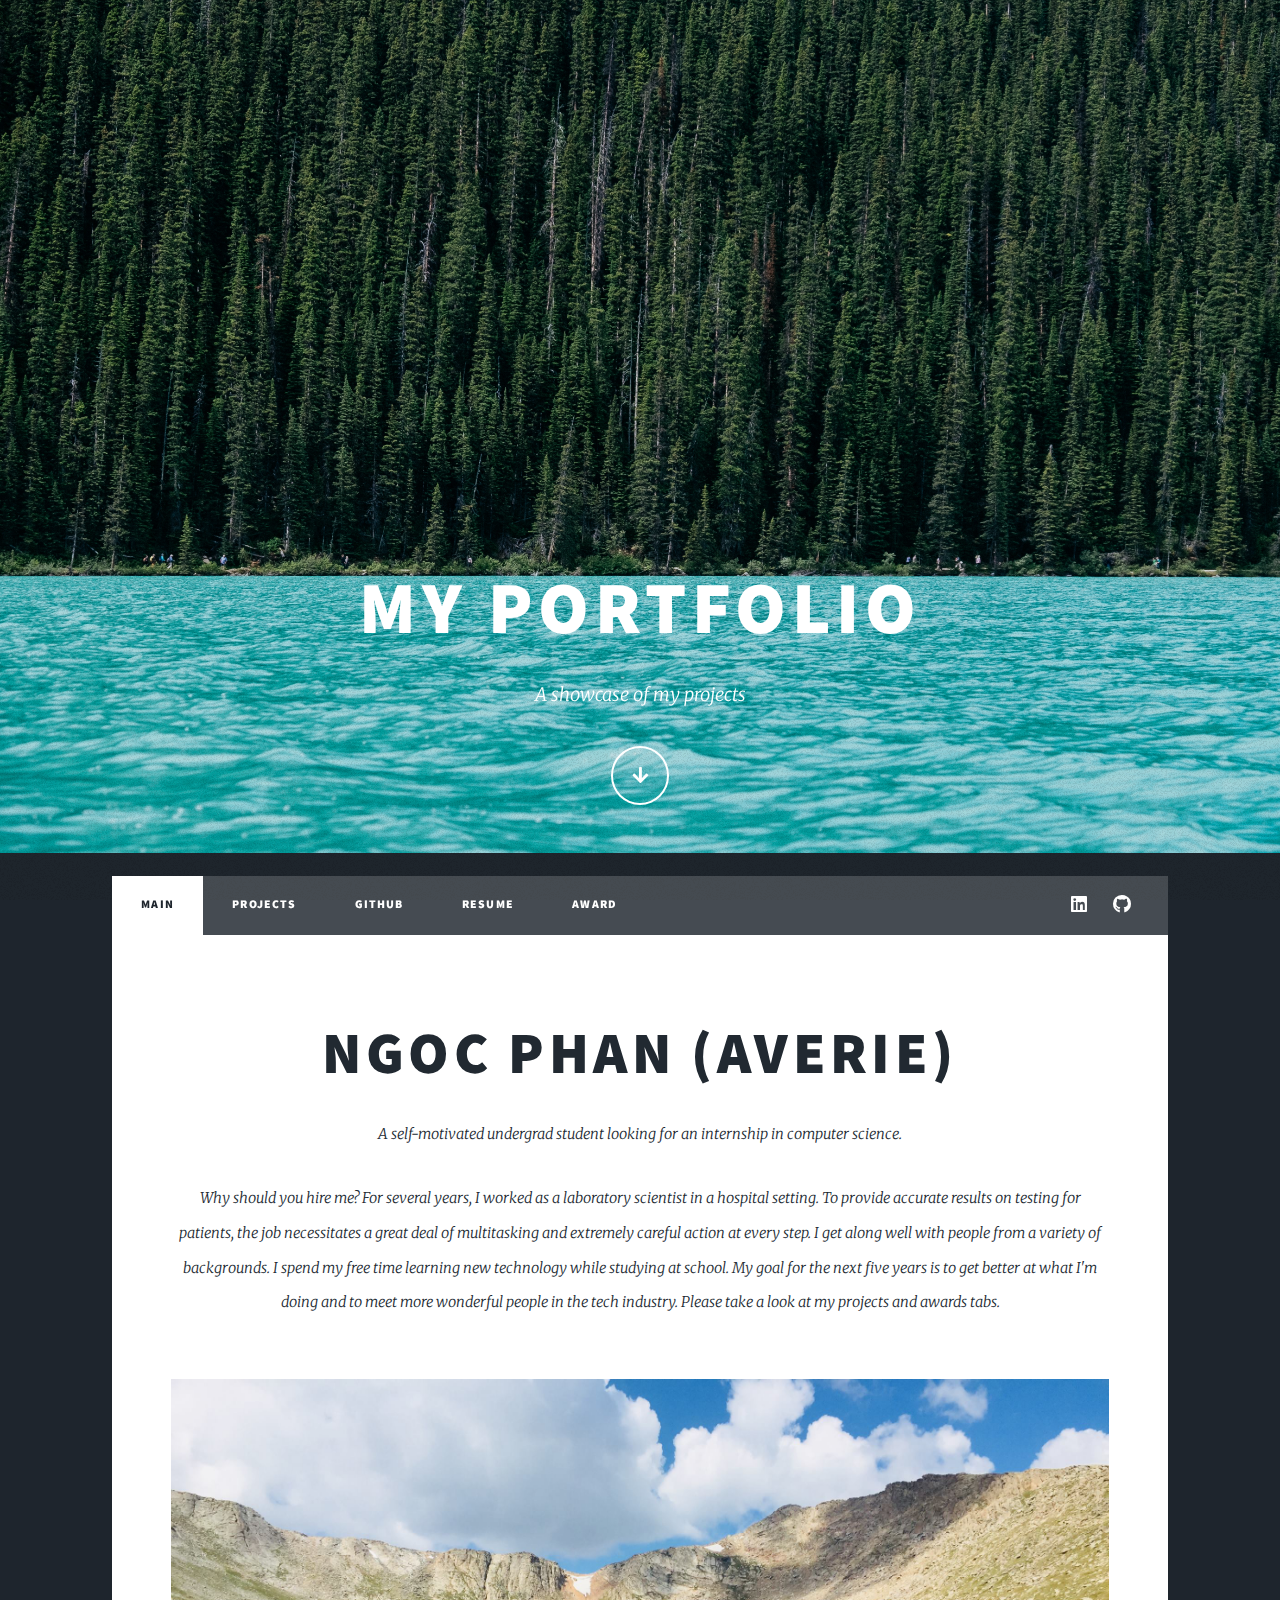
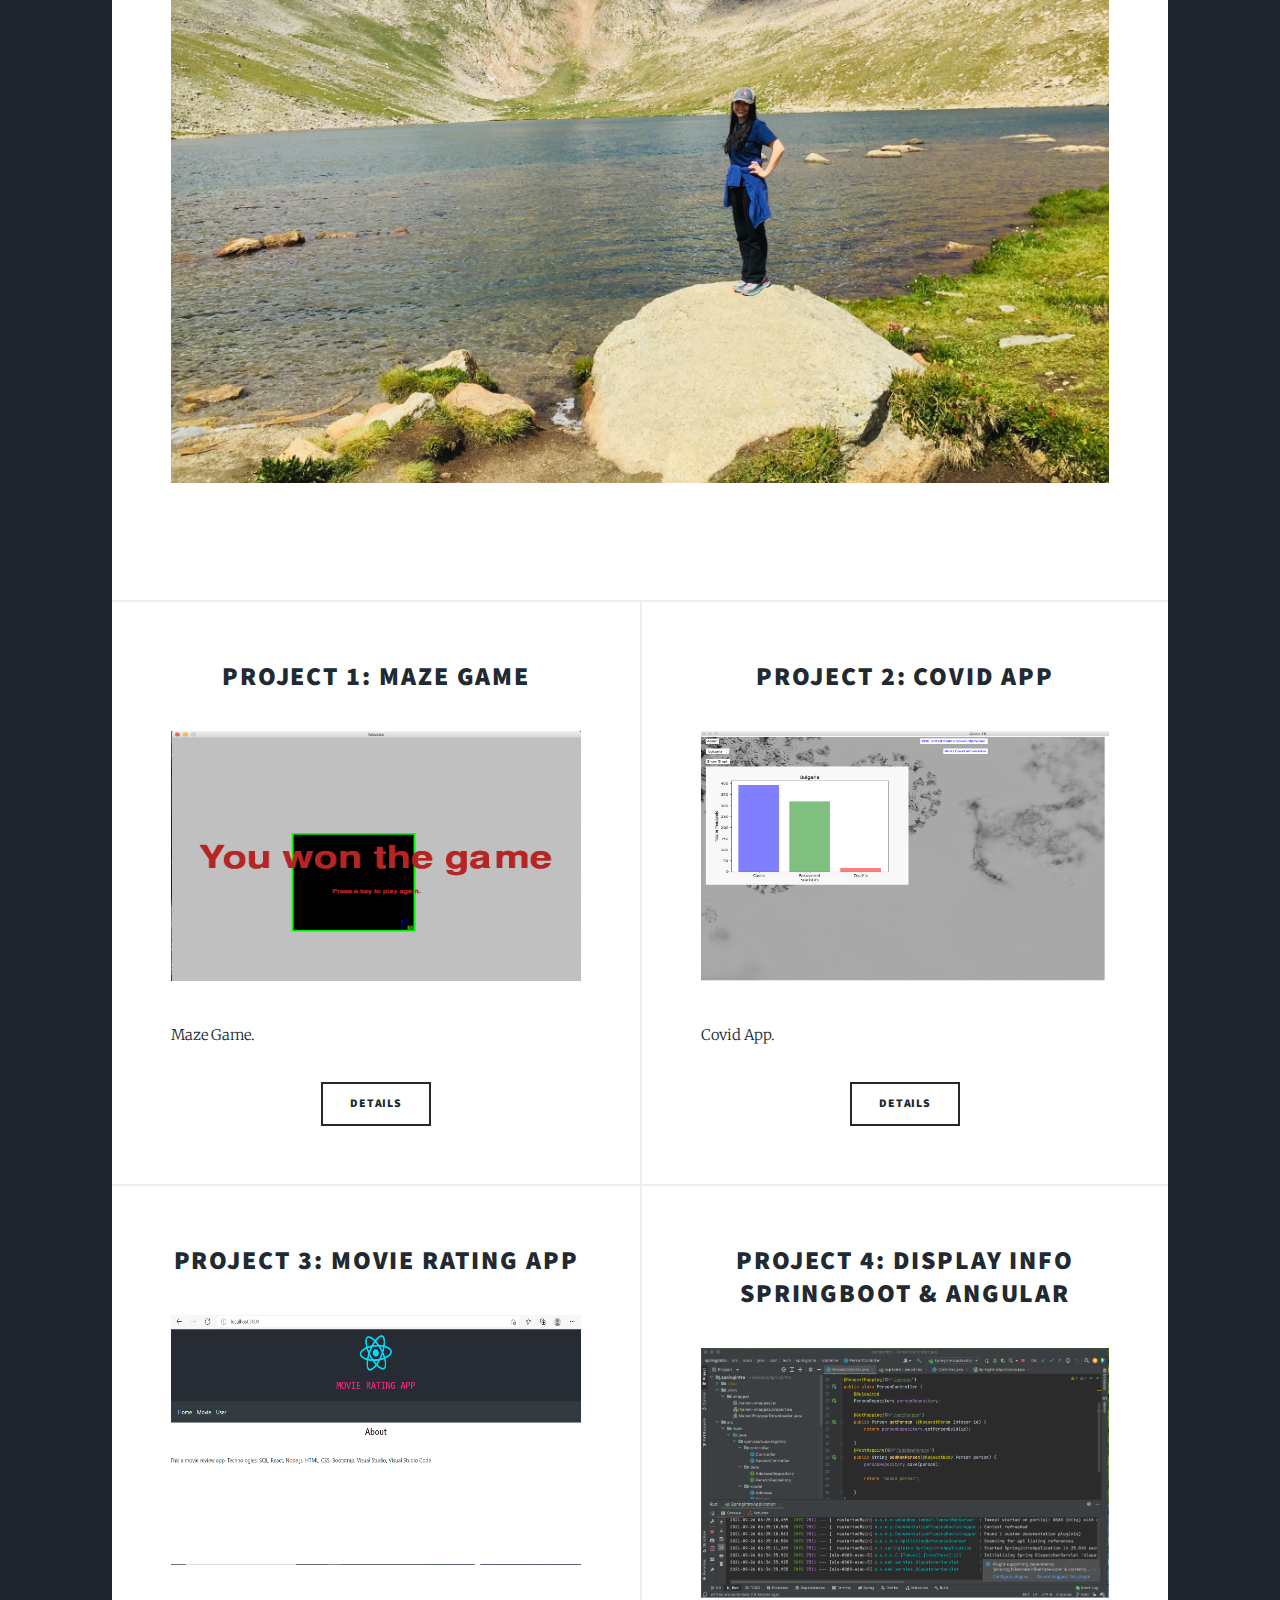
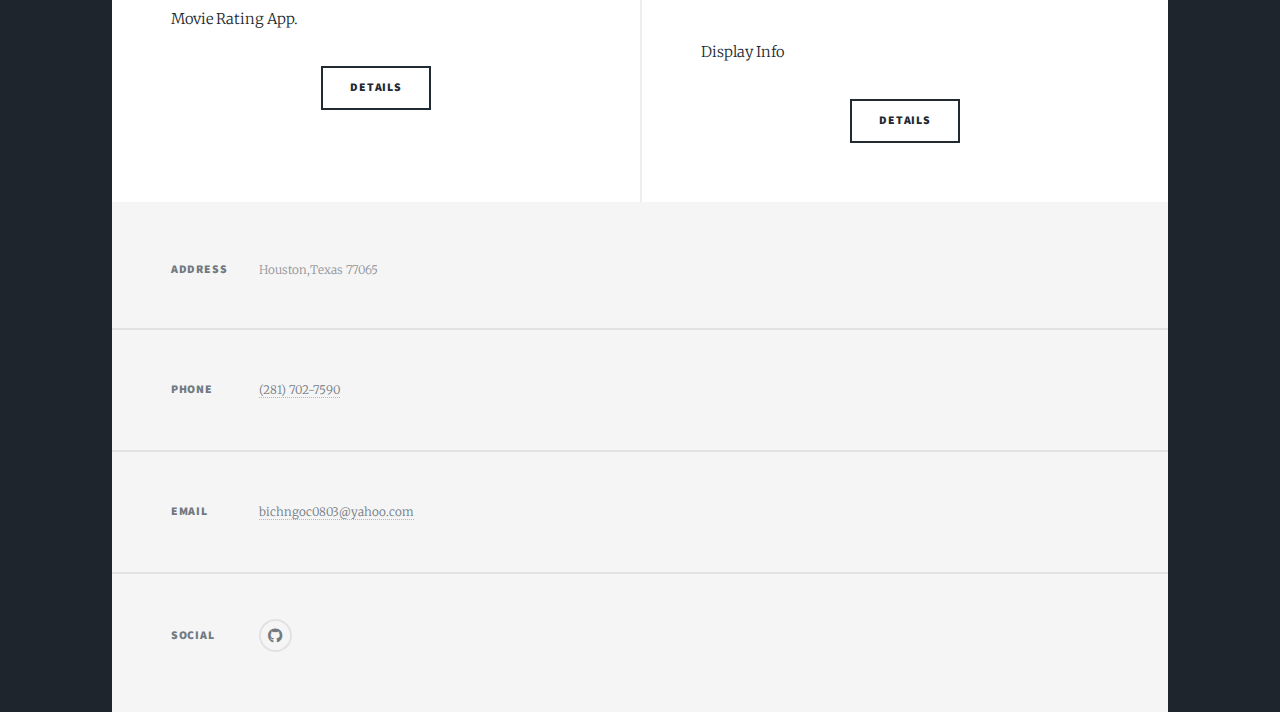
==== commit 650bd31e: "Update index.html" ====
--- a/index.html
+++ b/index.html
@@ -166,18 +166,13 @@
 							<section>
 								<h3>Social</h3>
 								<ul class="icons alt">
-									<li><a href="https://www.linkedin.com/in/ngocphan-np/" class="icon brands fa-linkedin"><span class="label">Linkedin</span></a></li>
+<!-- 									<li><a href="https://www.linkedin.com/in/ngocphan-np/" class="icon brands fa-linkedin"><span class="label">Linkedin</span></a></li> -->
 									<li><a href="https://github.com/ngocphan90" class="icon brands fa-github"><span class="label">GitHub</span></a></li>
 								</ul>
 							</section>
 						</section>
 					</footer>
 
-				<!-- Copyright 
-					<div id="copyright">
-						<ul><li>&copy; Untitled</li><li>Design: <a href="https://html5up.net">HTML5 UP</a></li></ul>
-					</div>
-					-->
 
 			</div>
 
@@ -191,4 +186,4 @@
 			<script src="assets/js/main.js"></script>
 
 	</body>
-</html>+</html>
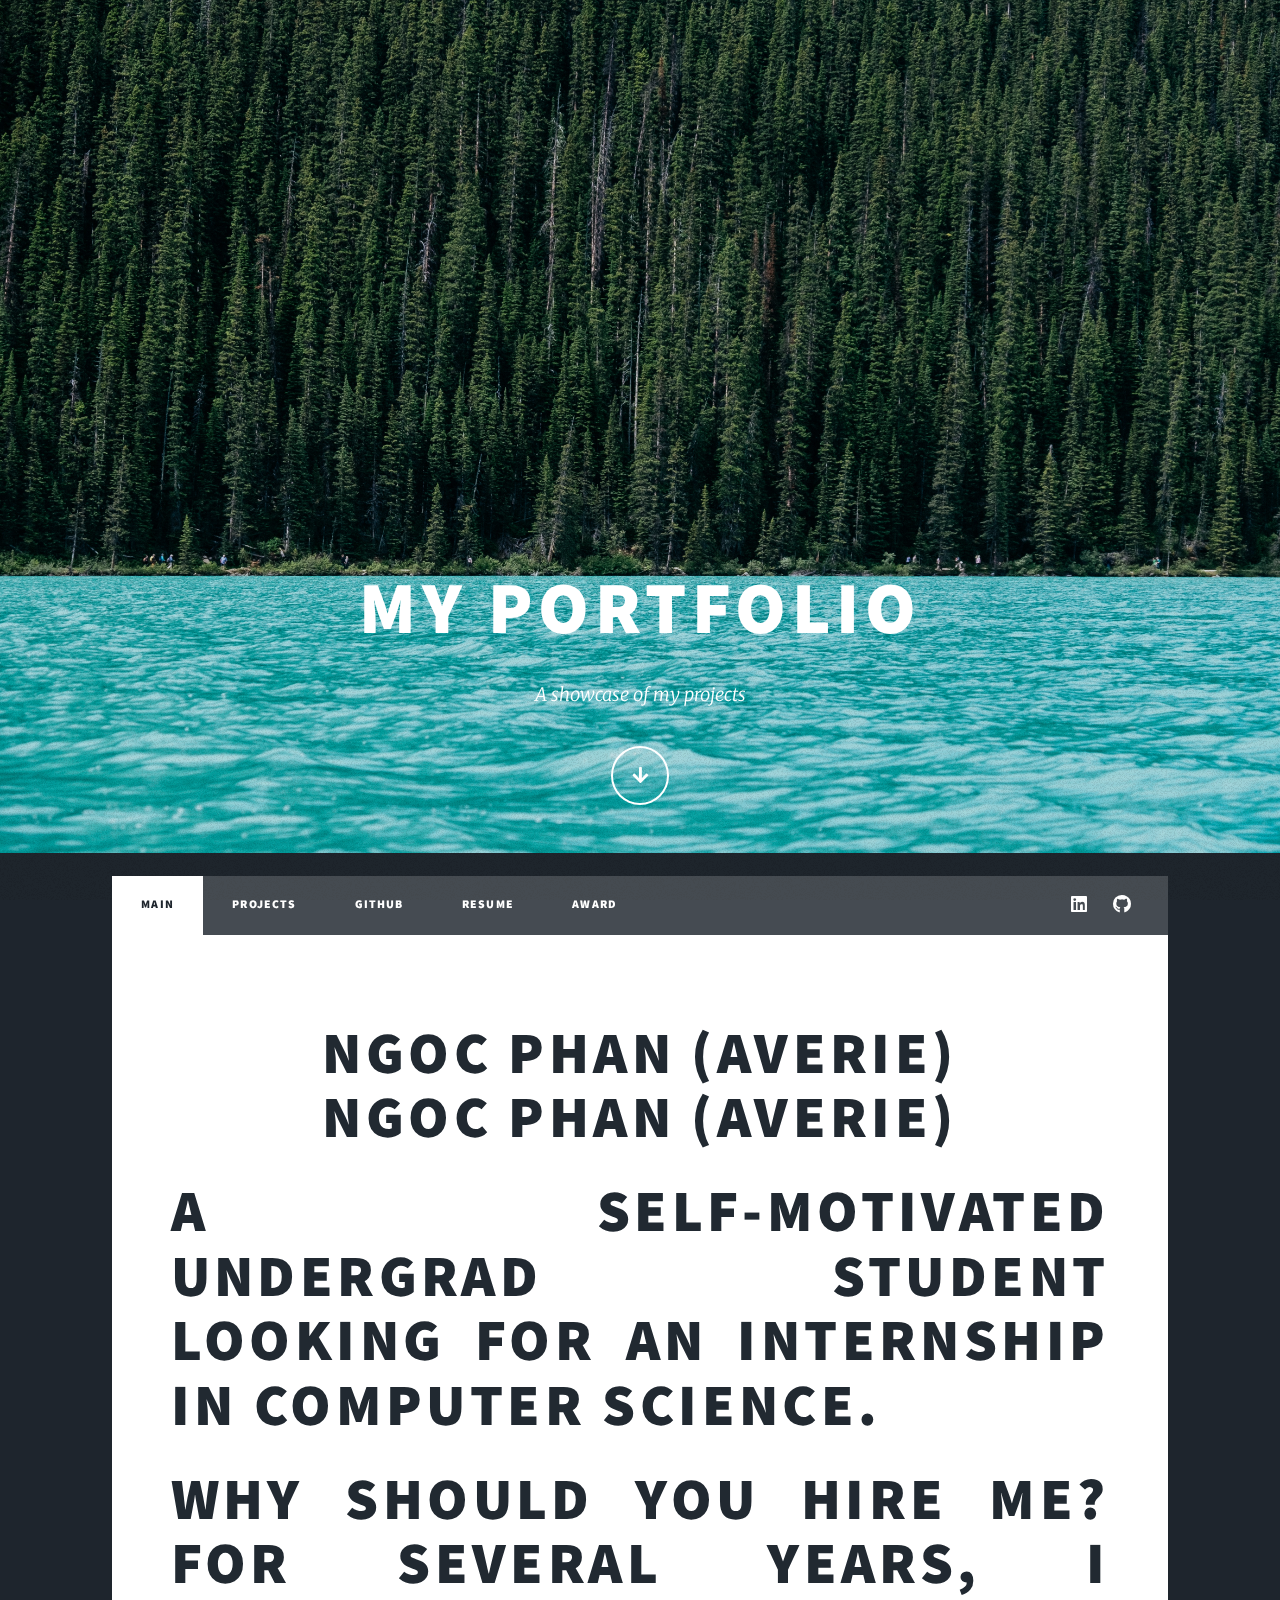
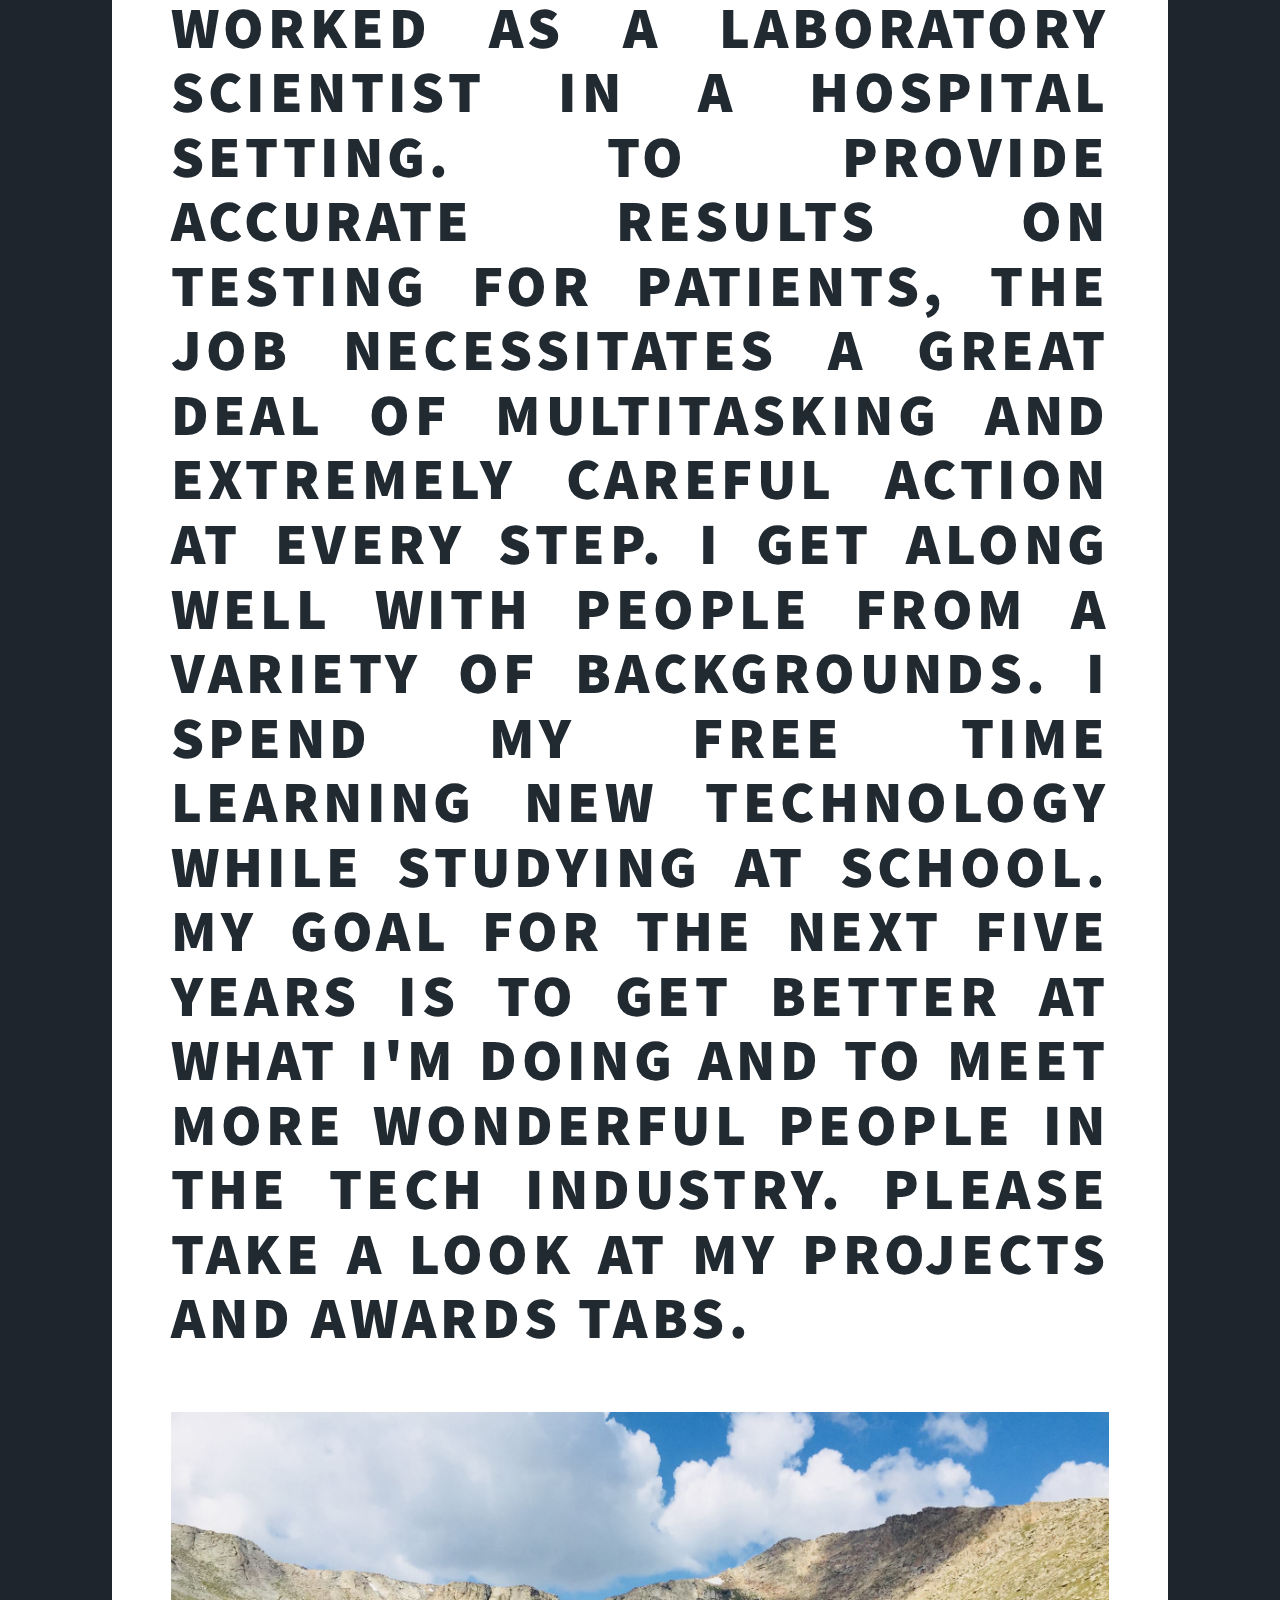
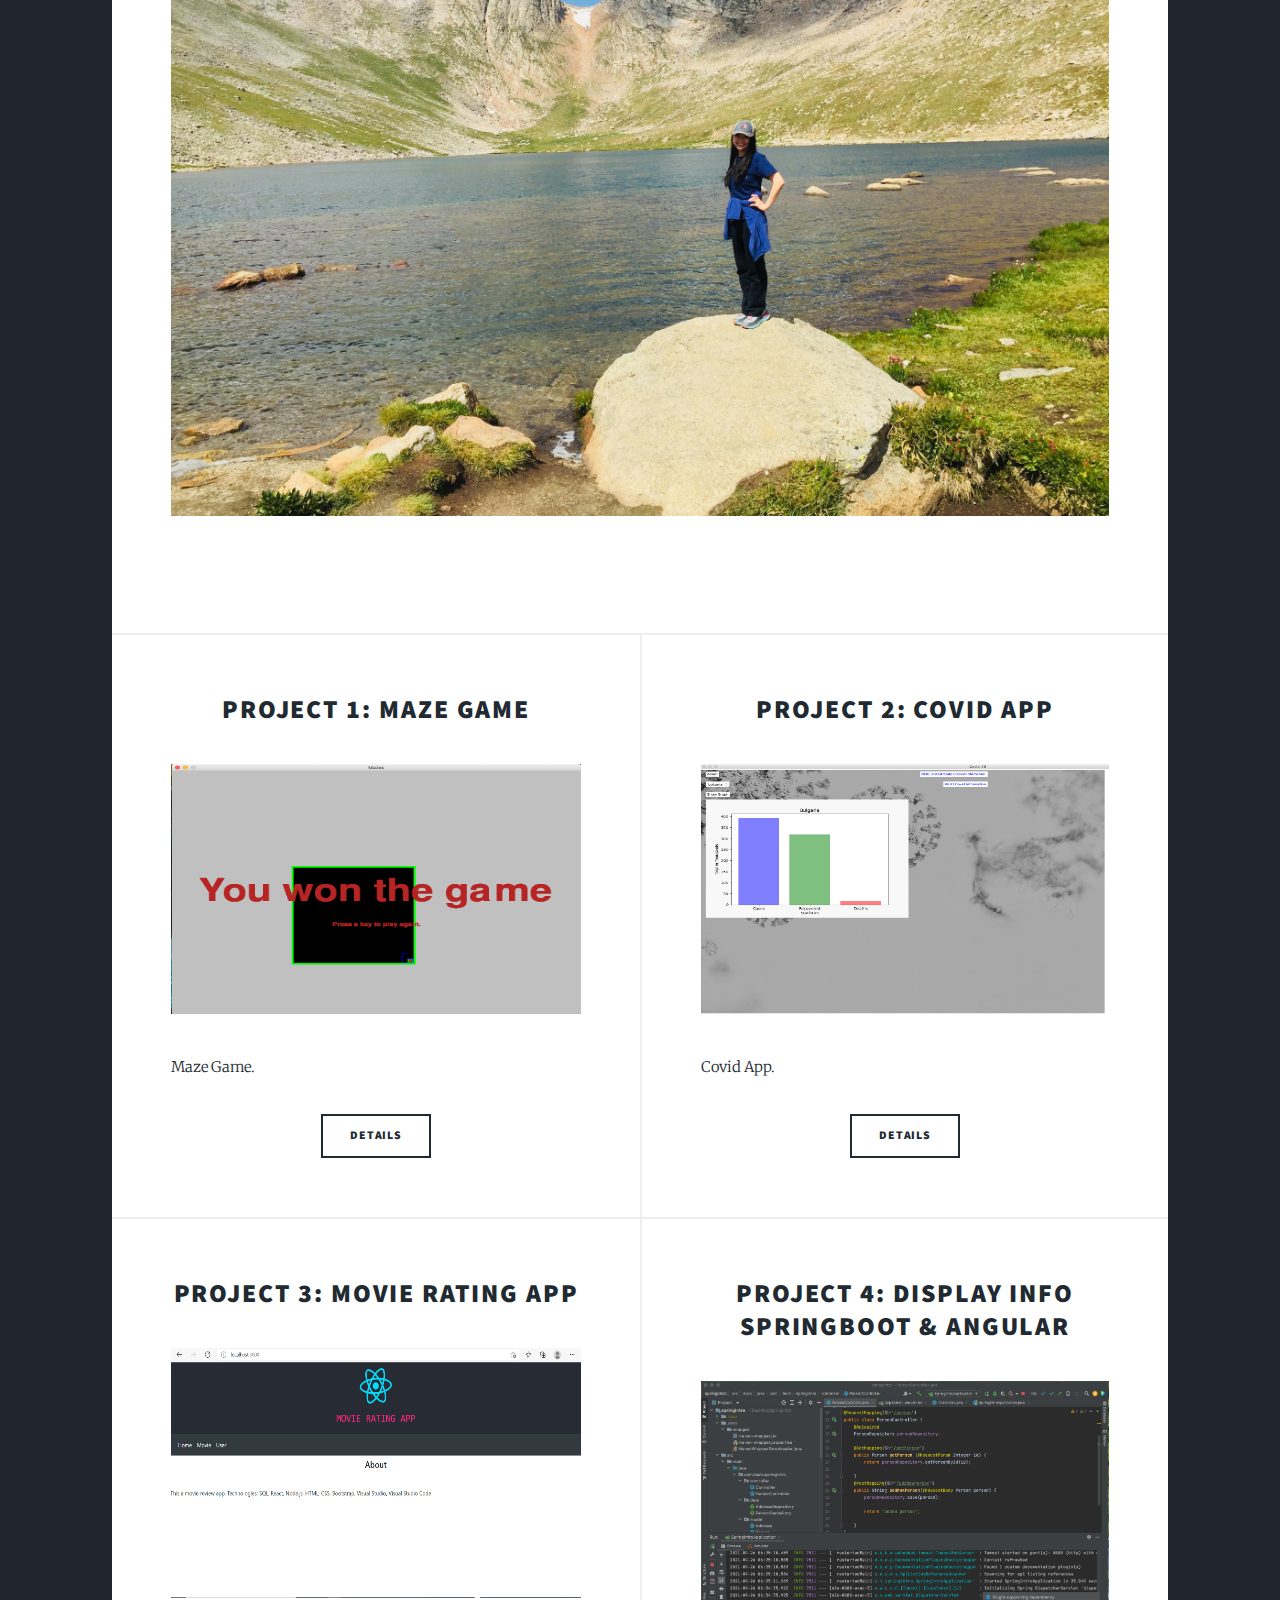
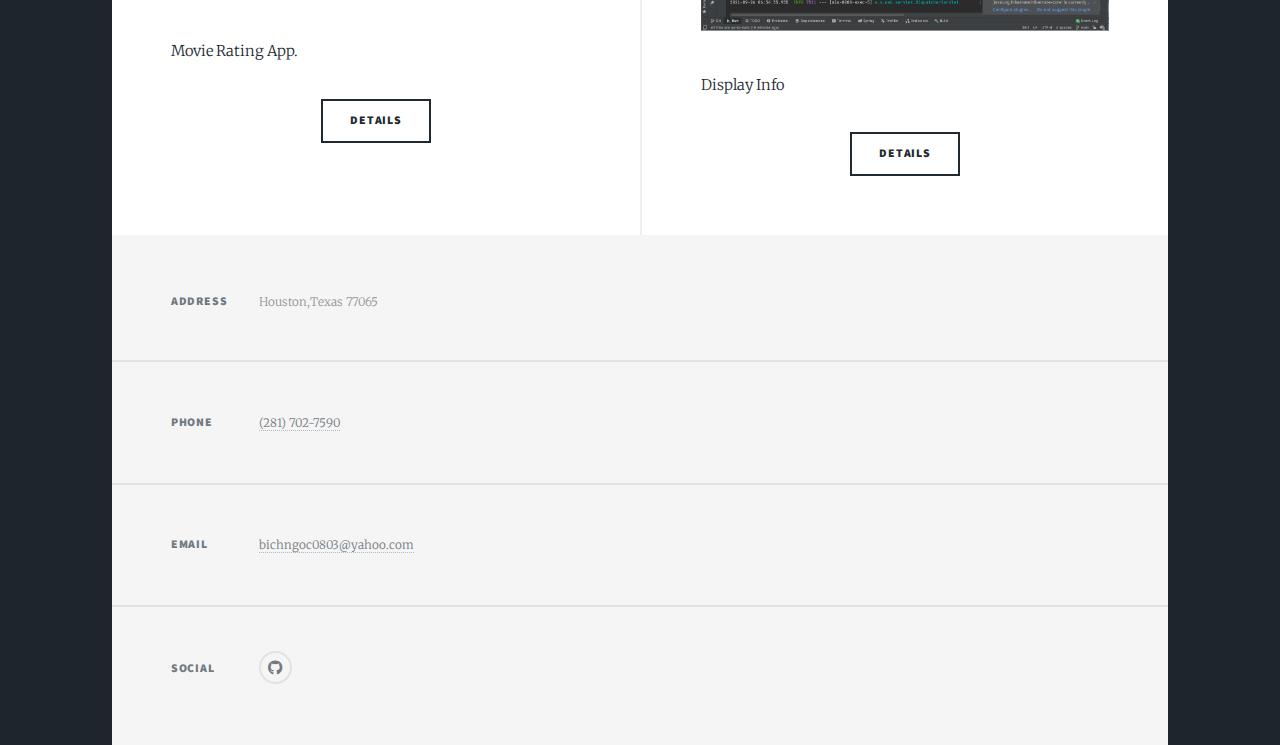
==== commit 73f6d1e2: "Update index.html" ====
--- a/index.html
+++ b/index.html
@@ -1,8 +1,10 @@
 <!DOCTYPE HTML>
-Ngoc Phan (Averie)
+<!-- Ngoc Phan (Averie) -->
+Ngoc Phan
 <html>
 	<head>
-		<title>Ngoc Phan (Averie)</title>
+
+		<title>Ngoc Phan </title>
 		<meta charset="utf-8" />
 		<meta name="viewport" content="width=device-width, initial-scale=1, user-scalable=no" />
 		<link rel="stylesheet" href="assets/css/main.css" />
@@ -57,6 +59,7 @@
 								<header class="major">
 
 								
+									<h2><a href="#">Ngoc Phan (Averie)<br />
 									<h2><a href="#">Ngoc Phan (Averie)<br />
 									</a></h2>
 									<p>A self-motivated undergrad student looking for an internship in computer science.</p>
--- a/assets/css/main.css
+++ b/assets/css/main.css
@@ -1,11 +1,7 @@
 @import url(fontawesome-all.min.css);
 @import url("https://fonts.googleapis.com/css?family=Merriweather:300,700,300italic,700italic|Source+Sans+Pro:900");
 
-/*
-	Massively by HTML5 UP
-	html5up.net | @ajlkn
-	Free for personal and commercial use under the CCA 3.0 license (html5up.net/license)
-*/
+
 
 html, body, div, span, applet, object,
 iframe, h1, h2, h3, h4, h5, h6, p, blockquote,
@@ -4687,4 +4683,4 @@
 			visibility: visible;
 		}
 
-	}+	}
--- a/assets/css/noscript.css
+++ b/assets/css/noscript.css
@@ -1,10 +1,5 @@
 @import url(font-awesome.min.css);
 
-/*
-	Massively by HTML5 UP
-	html5up.net | @ajlkn
-	Free for personal and commercial use under the CCA 3.0 license (html5up.net/license)
-*/
 
 /* Wrapper */
 
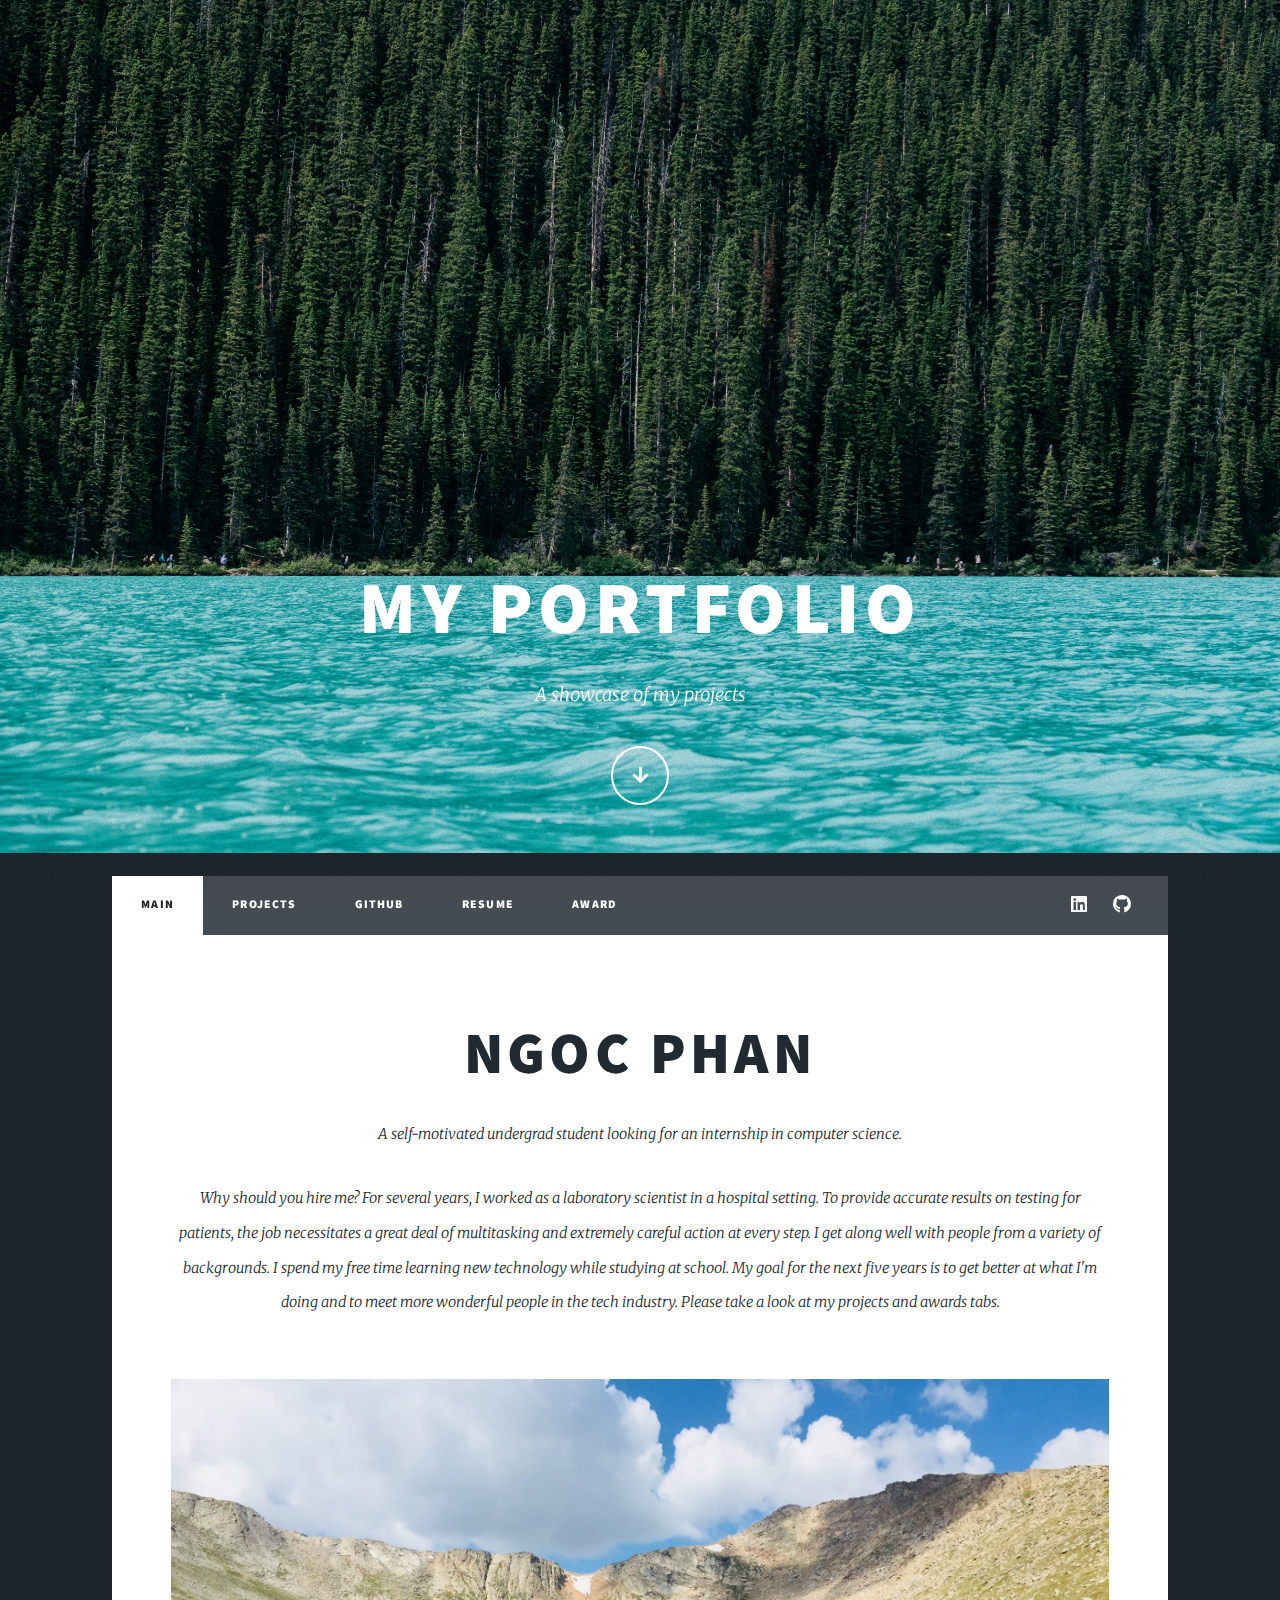
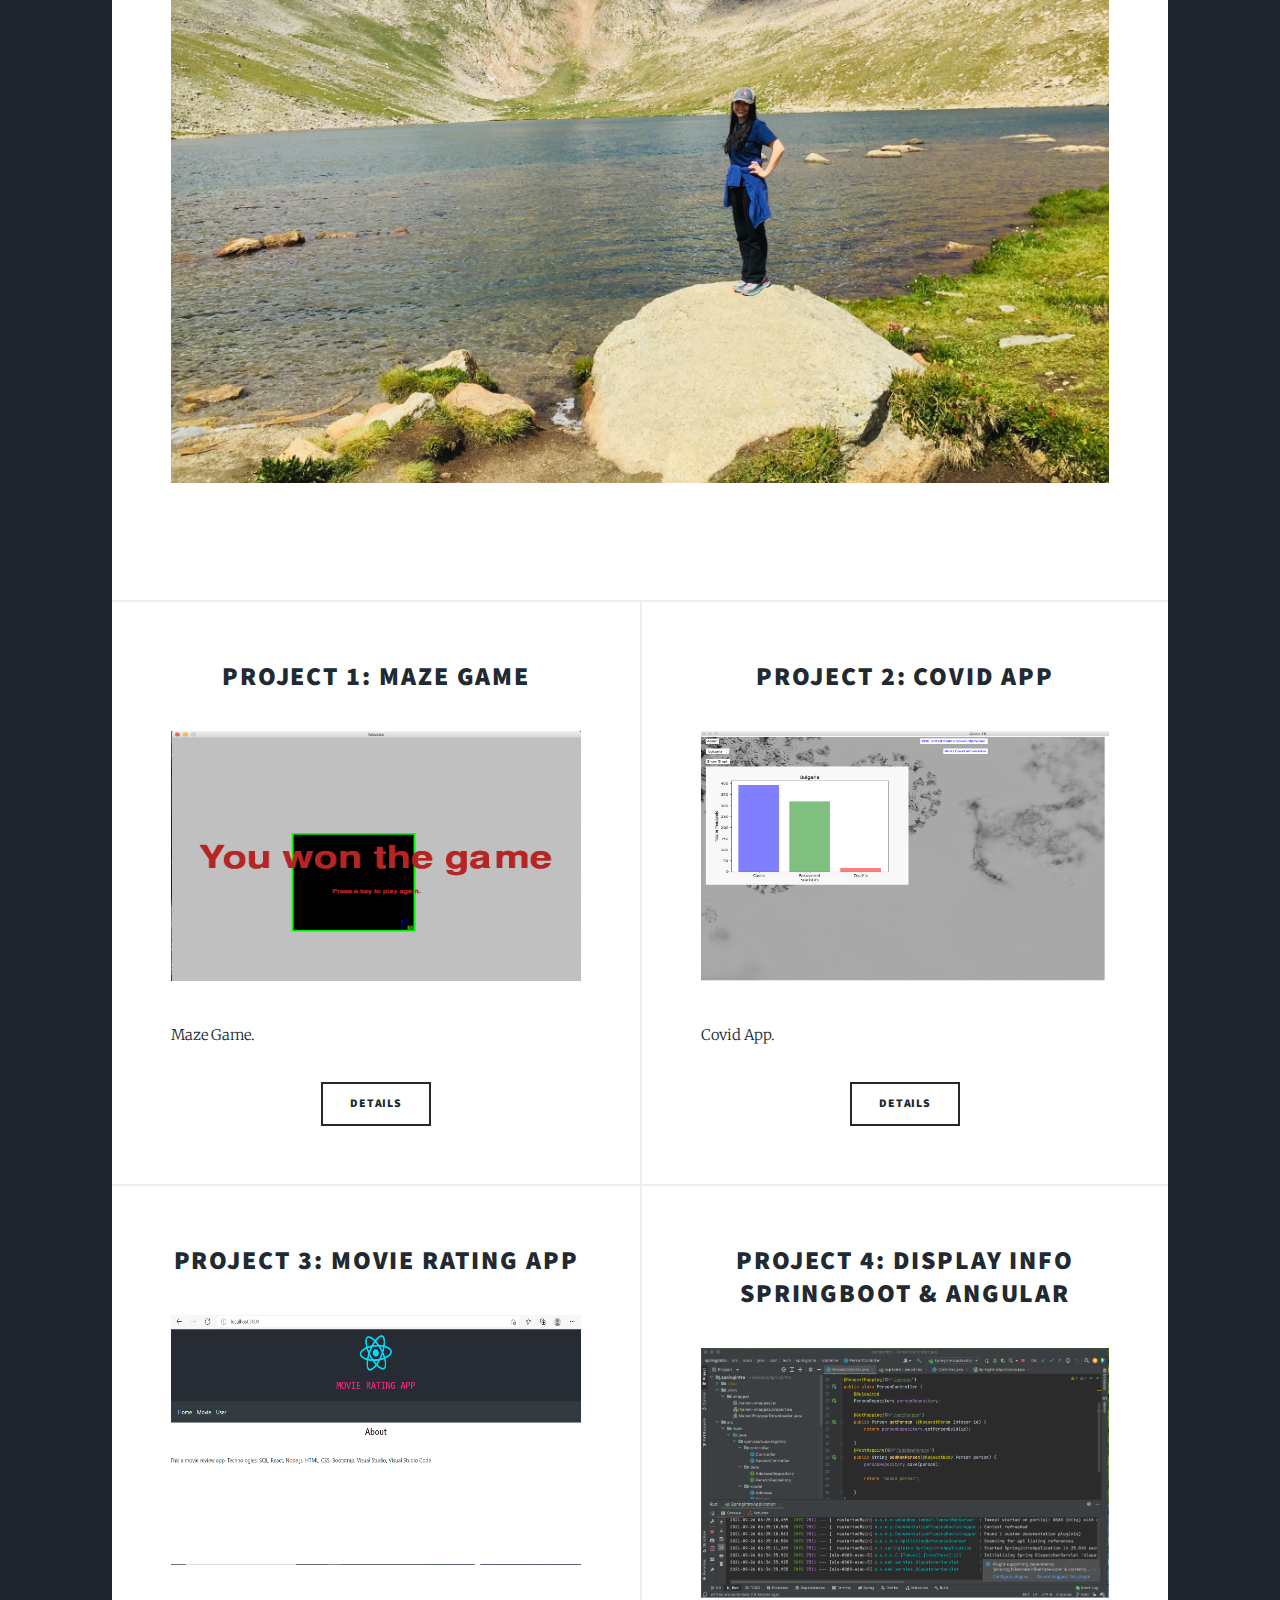
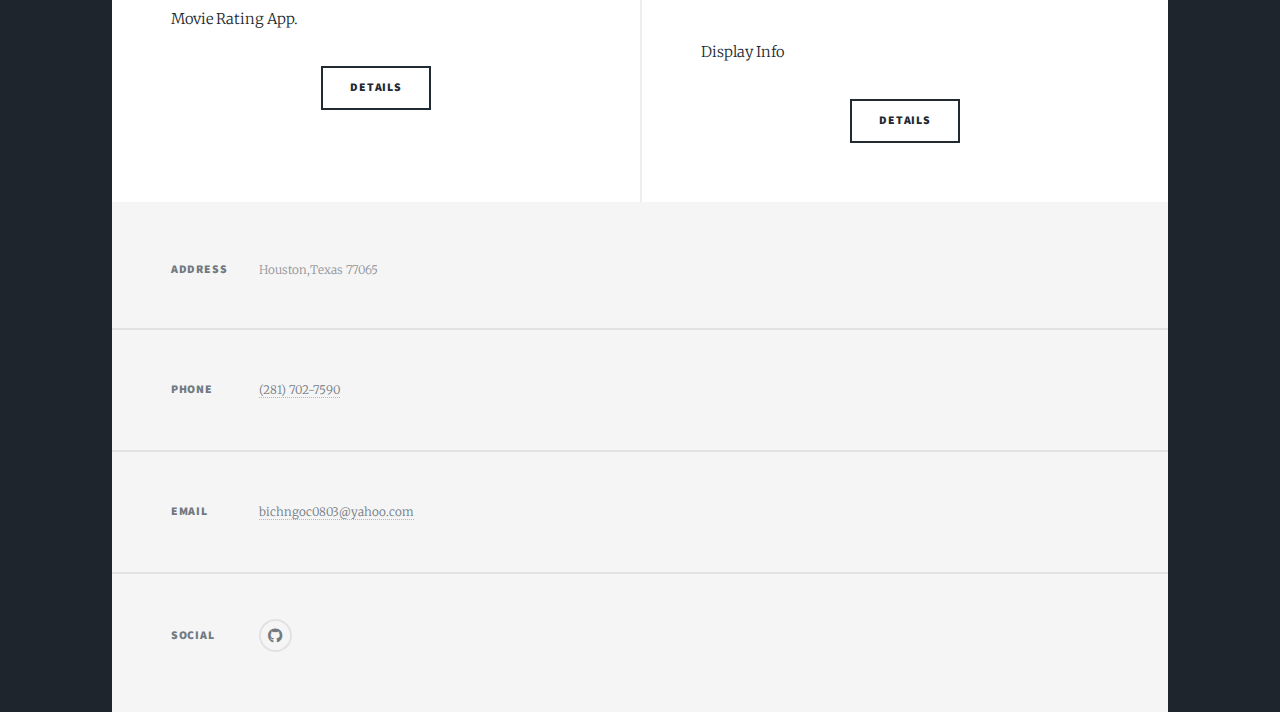
==== commit af15ec63: "Update index.html" ====
--- a/index.html
+++ b/index.html
@@ -59,8 +59,8 @@
 								<header class="major">
 
 								
-									<h2><a href="#">Ngoc Phan (Averie)<br />
-									<h2><a href="#">Ngoc Phan (Averie)<br />
+<!-- 									<h2><a href="#">Ngoc Phan (Averie)<br /> -->
+									<h2><a href="#">Ngoc Phan<br />
 									</a></h2>
 									<p>A self-motivated undergrad student looking for an internship in computer science.</p>
 									<p>Why should you hire me? For several years, I worked as a laboratory scientist in a hospital setting. To provide accurate results on testing for patients, the job necessitates a great deal of multitasking and extremely careful action at every step. I get along well with people from a variety of backgrounds. I spend my free time learning new technology while studying at school. My goal for the next five years is to get better at what I'm doing and to meet more wonderful people in the tech industry. Please take a look at my projects and awards tabs. </p>
